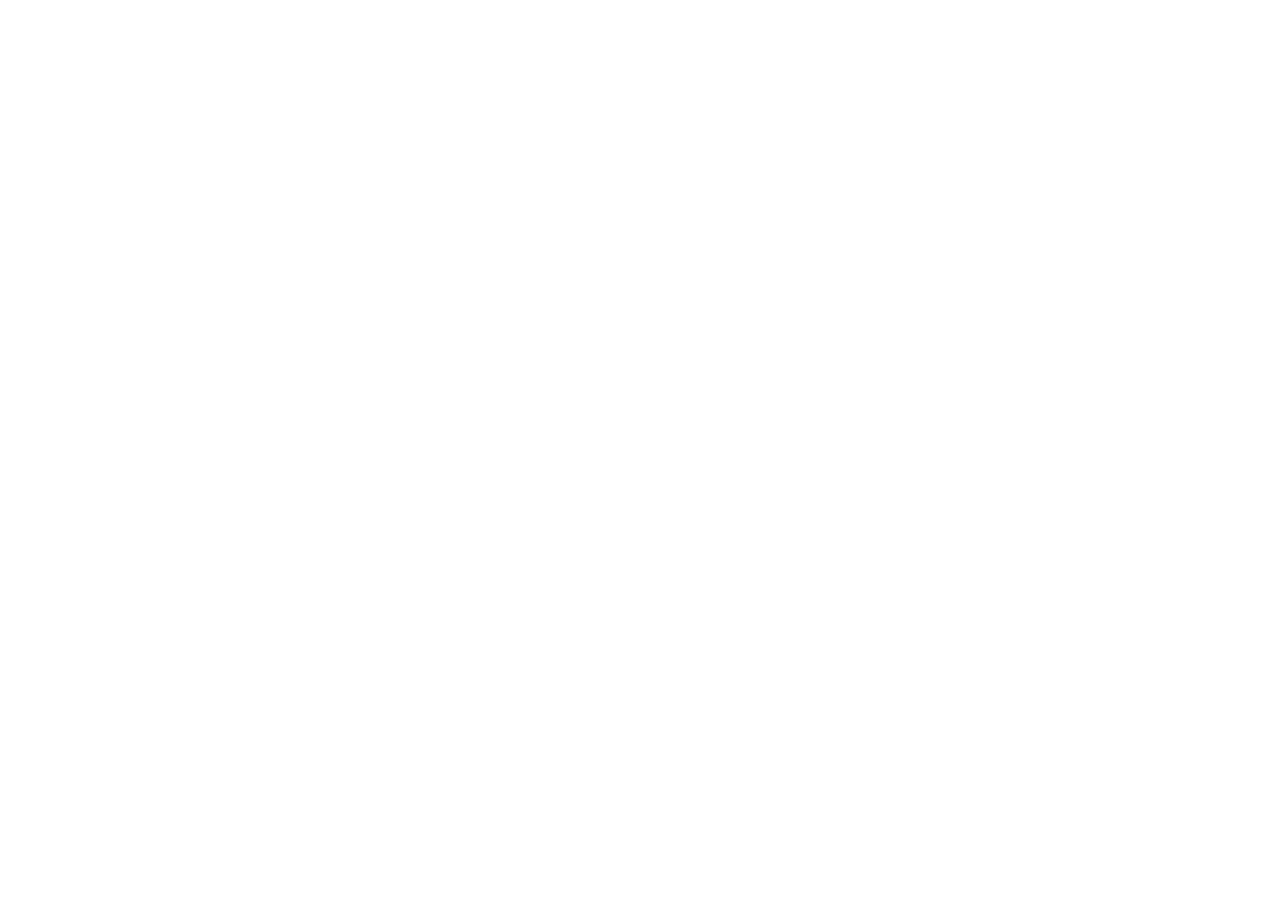
==== index.html @ abbff14e "完成了登录和注册功能的开发" ====
<!DOCTYPE html>
<html lang="en">
<head>
    <meta charset="UTF-8">
    <meta http-equiv="X-UA-Compatible" content="IE=edge">
    <meta name="viewport" content="width=device-width, initial-scale=1.0">
    <title>Document</title>
</head>
<body>
    
</body>
</html>
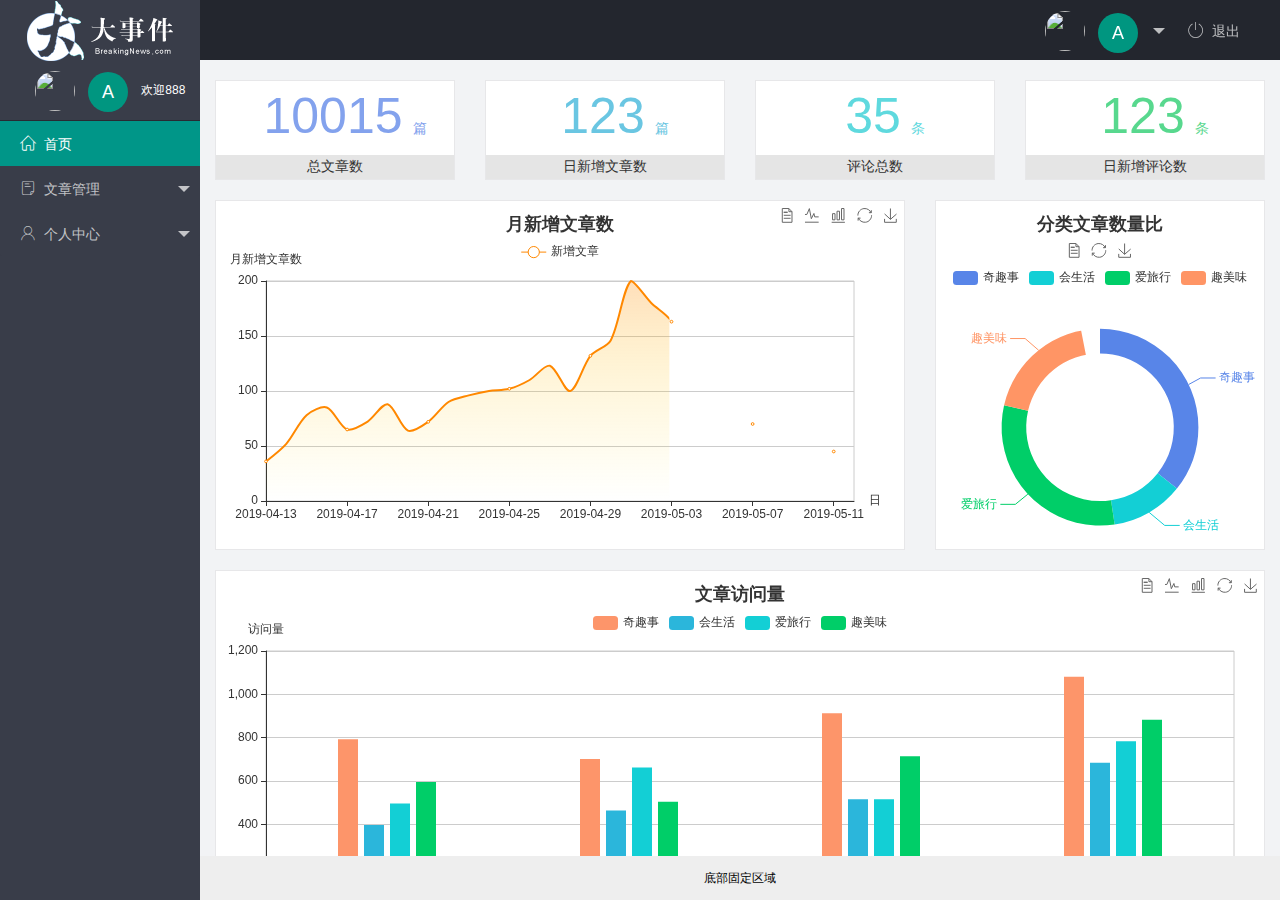
==== commit 12db395e: "完成啦个人中功能的开发" ====
--- a/index.html
+++ b/index.html
@@ -1,12 +1,90 @@
 <!DOCTYPE html>
 <html lang="en">
+
 <head>
     <meta charset="UTF-8">
     <meta http-equiv="X-UA-Compatible" content="IE=edge">
     <meta name="viewport" content="width=device-width, initial-scale=1.0">
     <title>Document</title>
 </head>
+<link rel="stylesheet" href="assets/lib/layui/css/layui.css">
+<link rel="stylesheet" href="./assets/fonts/iconfont.css">
+<link rel="stylesheet" href="assets/css/index.css">
+
 <body>
-    
+    <div class="layui-layout layui-layout-admin">
+        <div class="layui-header">
+            <div class="layui-logo layui-hide-xs layui-bg-black">
+                <img src="./assets/images/logo.png" alt="">
+            </div>
+            <!-- 头部区域（可配合layui 已有的水平导航） -->
+            <ul class="layui-nav layui-layout-right">
+                <li class="layui-nav-item layui-hide layui-show-md-inline-block">
+                    <a href="javascript:;" class="userinfo">
+                        <img src="//tva1.sinaimg.cn/crop.0.0.118.118.180/5db11ff4gw1e77d3nqrv8j203b03cweg.jpg"
+                            class="layui-nav-img">
+                        <span class="text-avatar">A</span>
+                    </a>
+                    <dl class="layui-nav-child">
+                        <dd><a href="/user/user_info.html" target="fm">基本资料</a></dd>
+                        <dd><a href="/user/user_avatar.html" target="fm">更换头像</a></dd>
+                        <dd><a href="/user/user_pwd.html" target="fm">重置密码</a></dd>
+                    </dl>
+                </li>
+                <li class="layui-nav-item" lay-header-event="menuRight" lay-unselect>
+                    <a href="javascript:;"><span class="iconfont icon-tuichu"></span>退出</a>
+                </li>
+            </ul>
+        </div>
+
+        <div class="layui-side layui-bg-black">
+            <div class="layui-side-scroll">
+                <div href="javascript:;" class="userinfo">
+                    <img src="//tva1.sinaimg.cn/crop.0.0.118.118.180/5db11ff4gw1e77d3nqrv8j203b03cweg.jpg"
+                        class="layui-nav-img">
+                        <span class="text-avatar">A</span>
+                        <span id="welcome">欢迎888</span>
+                </div>
+                <!-- 左侧导航区域（可配合layui已有的垂直导航） -->
+                <ul class="layui-nav layui-nav-tree" lay-filter="test" lay-shrink="all">
+                    <li class="layui-nav-item layui-this"><a href="./home/dashboard.html" target="fm">
+                        <span class="iconfont icon-home"></span>首页</a></li>
+                    <li class="layui-nav-item">
+                        <a class="" href="javascript:;">
+                            <span class="iconfont icon-16"></span>文章管理</a>
+                        <dl class="layui-nav-child">
+                            <dd><a href="javascript:;">文章类别</a></dd>
+                            <dd><a href="javascript:;">文章列表</a></dd>
+                            <dd><a href="javascript:;">发布文章</a></dd>
+                        </dl>
+                    </li>
+                    <li class="layui-nav-item">
+                        <a href="javascript:;">
+                            <span class="iconfont icon-user"></span>个人中心</a>
+                        <dl class="layui-nav-child">
+                            <dd><a href="user/user_info.html" target="fm">基本资料</a></dd>
+                            <dd><a href="/user/user_avatar.html">更换头像</a></dd>
+                            <dd><a href="/user/user_pwd.html" target="fm" >重置密码</a></dd>
+                        </dl>
+                    </li>
+                </ul>
+            </div>
+        </div>
+
+        <div class="layui-body">
+            <!-- 内容主体区域 -->
+            <iframe name="fm" src="./home/dashboard.html" frameborder="0"></iframe>
+        </div>
+
+        <div class="layui-footer">
+            <!-- 底部固定区域 -->
+            底部固定区域
+        </div>
+    </div>
+    <script src="./assets/lib/layui/layui.all.js"></script>
+    <script src="./assets/lib/jquery.js"></script>
+    <script src="./assets/js/baseAPI.js"></script>
+    <script src="./assets/js/index.js"></script>
 </body>
+
 </html>--- a/assets/lib/layui/css/layui.css
+++ b/assets/lib/layui/css/layui.css
@@ -0,0 +1,2 @@
+/** layui-v2.5.5 MIT License By https://www.layui.com */
+ .layui-inline,img{display:inline-block;vertical-align:middle}h1,h2,h3,h4,h5,h6{font-weight:400}.layui-edge,.layui-header,.layui-inline,.layui-main{position:relative}.layui-body,.layui-edge,.layui-elip{overflow:hidden}.layui-btn,.layui-edge,.layui-inline,img{vertical-align:middle}.layui-btn,.layui-disabled,.layui-icon,.layui-unselect{-moz-user-select:none;-webkit-user-select:none;-ms-user-select:none}.layui-elip,.layui-form-checkbox span,.layui-form-pane .layui-form-label{text-overflow:ellipsis;white-space:nowrap}.layui-breadcrumb,.layui-tree-btnGroup{visibility:hidden}blockquote,body,button,dd,div,dl,dt,form,h1,h2,h3,h4,h5,h6,input,li,ol,p,pre,td,textarea,th,ul{margin:0;padding:0;-webkit-tap-highlight-color:rgba(0,0,0,0)}a:active,a:hover{outline:0}img{border:none}li{list-style:none}table{border-collapse:collapse;border-spacing:0}h4,h5,h6{font-size:100%}button,input,optgroup,option,select,textarea{font-family:inherit;font-size:inherit;font-style:inherit;font-weight:inherit;outline:0}pre{white-space:pre-wrap;white-space:-moz-pre-wrap;white-space:-pre-wrap;white-space:-o-pre-wrap;word-wrap:break-word}body{line-height:24px;font:14px Helvetica Neue,Helvetica,PingFang SC,Tahoma,Arial,sans-serif}hr{height:1px;margin:10px 0;border:0;clear:both}a{color:#333;text-decoration:none}a:hover{color:#777}a cite{font-style:normal;*cursor:pointer}.layui-border-box,.layui-border-box *{box-sizing:border-box}.layui-box,.layui-box *{box-sizing:content-box}.layui-clear{clear:both;*zoom:1}.layui-clear:after{content:'\20';clear:both;*zoom:1;display:block;height:0}.layui-inline{*display:inline;*zoom:1}.layui-edge{display:inline-block;width:0;height:0;border-width:6px;border-style:dashed;border-color:transparent}.layui-edge-top{top:-4px;border-bottom-color:#999;border-bottom-style:solid}.layui-edge-right{border-left-color:#999;border-left-style:solid}.layui-edge-bottom{top:2px;border-top-color:#999;border-top-style:solid}.layui-edge-left{border-right-color:#999;border-right-style:solid}.layui-disabled,.layui-disabled:hover{color:#d2d2d2!important;cursor:not-allowed!important}.layui-circle{border-radius:100%}.layui-show{display:block!important}.layui-hide{display:none!important}@font-face{font-family:layui-icon;src:url(../font/iconfont.eot?v=250);src:url(../font/iconfont.eot?v=250#iefix) format('embedded-opentype'),url(../font/iconfont.woff2?v=250) format('woff2'),url(../font/iconfont.woff?v=250) format('woff'),url(../font/iconfont.ttf?v=250) format('truetype'),url(../font/iconfont.svg?v=250#layui-icon) format('svg')}.layui-icon{font-family:layui-icon!important;font-size:16px;font-style:normal;-webkit-font-smoothing:antialiased;-moz-osx-font-smoothing:grayscale}.layui-icon-reply-fill:before{content:"\e611"}.layui-icon-set-fill:before{content:"\e614"}.layui-icon-menu-fill:before{content:"\e60f"}.layui-icon-search:before{content:"\e615"}.layui-icon-share:before{content:"\e641"}.layui-icon-set-sm:before{content:"\e620"}.layui-icon-engine:before{content:"\e628"}.layui-icon-close:before{content:"\1006"}.layui-icon-close-fill:before{content:"\1007"}.layui-icon-chart-screen:before{content:"\e629"}.layui-icon-star:before{content:"\e600"}.layui-icon-circle-dot:before{content:"\e617"}.layui-icon-chat:before{content:"\e606"}.layui-icon-release:before{content:"\e609"}.layui-icon-list:before{content:"\e60a"}.layui-icon-chart:before{content:"\e62c"}.layui-icon-ok-circle:before{content:"\1005"}.layui-icon-layim-theme:before{content:"\e61b"}.layui-icon-table:before{content:"\e62d"}.layui-icon-right:before{content:"\e602"}.layui-icon-left:before{content:"\e603"}.layui-icon-cart-simple:before{content:"\e698"}.layui-icon-face-cry:before{content:"\e69c"}.layui-icon-face-smile:before{content:"\e6af"}.layui-icon-survey:before{content:"\e6b2"}.layui-icon-tree:before{content:"\e62e"}.layui-icon-upload-circle:before{content:"\e62f"}.layui-icon-add-circle:before{content:"\e61f"}.layui-icon-download-circle:before{content:"\e601"}.layui-icon-templeate-1:before{content:"\e630"}.layui-icon-util:before{content:"\e631"}.layui-icon-face-surprised:before{content:"\e664"}.layui-icon-edit:before{content:"\e642"}.layui-icon-speaker:before{content:"\e645"}.layui-icon-down:before{content:"\e61a"}.layui-icon-file:before{content:"\e621"}.layui-icon-layouts:before{content:"\e632"}.layui-icon-rate-half:before{content:"\e6c9"}.layui-icon-add-circle-fine:before{content:"\e608"}.layui-icon-prev-circle:before{content:"\e633"}.layui-icon-read:before{content:"\e705"}.layui-icon-404:before{content:"\e61c"}.layui-icon-carousel:before{content:"\e634"}.layui-icon-help:before{content:"\e607"}.layui-icon-code-circle:before{content:"\e635"}.layui-icon-water:before{content:"\e636"}.layui-icon-username:before{content:"\e66f"}.layui-icon-find-fill:before{content:"\e670"}.layui-icon-about:before{content:"\e60b"}.layui-icon-location:before{content:"\e715"}.layui-icon-up:before{content:"\e619"}.layui-icon-pause:before{content:"\e651"}.layui-icon-date:before{content:"\e637"}.layui-icon-layim-uploadfile:before{content:"\e61d"}.layui-icon-delete:before{content:"\e640"}.layui-icon-play:before{content:"\e652"}.layui-icon-top:before{content:"\e604"}.layui-icon-friends:before{content:"\e612"}.layui-icon-refresh-3:before{content:"\e9aa"}.layui-icon-ok:before{content:"\e605"}.layui-icon-layer:before{content:"\e638"}.layui-icon-face-smile-fine:before{content:"\e60c"}.layui-icon-dollar:before{content:"\e659"}.layui-icon-group:before{content:"\e613"}.layui-icon-layim-download:before{content:"\e61e"}.layui-icon-picture-fine:before{content:"\e60d"}.layui-icon-link:before{content:"\e64c"}.layui-icon-diamond:before{content:"\e735"}.layui-icon-log:before{content:"\e60e"}.layui-icon-rate-solid:before{content:"\e67a"}.layui-icon-fonts-del:before{content:"\e64f"}.layui-icon-unlink:before{content:"\e64d"}.layui-icon-fonts-clear:before{content:"\e639"}.layui-icon-triangle-r:before{content:"\e623"}.layui-icon-circle:before{content:"\e63f"}.layui-icon-radio:before{content:"\e643"}.layui-icon-align-center:before{content:"\e647"}.layui-icon-align-right:before{content:"\e648"}.layui-icon-align-left:before{content:"\e649"}.layui-icon-loading-1:before{content:"\e63e"}.layui-icon-return:before{content:"\e65c"}.layui-icon-fonts-strong:before{content:"\e62b"}.layui-icon-upload:before{content:"\e67c"}.layui-icon-dialogue:before{content:"\e63a"}.layui-icon-video:before{content:"\e6ed"}.layui-icon-headset:before{content:"\e6fc"}.layui-icon-cellphone-fine:before{content:"\e63b"}.layui-icon-add-1:before{content:"\e654"}.layui-icon-face-smile-b:before{content:"\e650"}.layui-icon-fonts-html:before{content:"\e64b"}.layui-icon-form:before{content:"\e63c"}.layui-icon-cart:before{content:"\e657"}.layui-icon-camera-fill:before{content:"\e65d"}.layui-icon-tabs:before{content:"\e62a"}.layui-icon-fonts-code:before{content:"\e64e"}.layui-icon-fire:before{content:"\e756"}.layui-icon-set:before{content:"\e716"}.layui-icon-fonts-u:before{content:"\e646"}.layui-icon-triangle-d:before{content:"\e625"}.layui-icon-tips:before{content:"\e702"}.layui-icon-picture:before{content:"\e64a"}.layui-icon-more-vertical:before{content:"\e671"}.layui-icon-flag:before{content:"\e66c"}.layui-icon-loading:before{content:"\e63d"}.layui-icon-fonts-i:before{content:"\e644"}.layui-icon-refresh-1:before{content:"\e666"}.layui-icon-rmb:before{content:"\e65e"}.layui-icon-home:before{content:"\e68e"}.layui-icon-user:before{content:"\e770"}.layui-icon-notice:before{content:"\e667"}.layui-icon-login-weibo:before{content:"\e675"}.layui-icon-voice:before{content:"\e688"}.layui-icon-upload-drag:before{content:"\e681"}.layui-icon-login-qq:before{content:"\e676"}.layui-icon-snowflake:before{content:"\e6b1"}.layui-icon-file-b:before{content:"\e655"}.layui-icon-template:before{content:"\e663"}.layui-icon-auz:before{content:"\e672"}.layui-icon-console:before{content:"\e665"}.layui-icon-app:before{content:"\e653"}.layui-icon-prev:before{content:"\e65a"}.layui-icon-website:before{content:"\e7ae"}.layui-icon-next:before{content:"\e65b"}.layui-icon-component:before{content:"\e857"}.layui-icon-more:before{content:"\e65f"}.layui-icon-login-wechat:before{content:"\e677"}.layui-icon-shrink-right:before{content:"\e668"}.layui-icon-spread-left:before{content:"\e66b"}.layui-icon-camera:before{content:"\e660"}.layui-icon-note:before{content:"\e66e"}.layui-icon-refresh:before{content:"\e669"}.layui-icon-female:before{content:"\e661"}.layui-icon-male:before{content:"\e662"}.layui-icon-password:before{content:"\e673"}.layui-icon-senior:before{content:"\e674"}.layui-icon-theme:before{content:"\e66a"}.layui-icon-tread:before{content:"\e6c5"}.layui-icon-praise:before{content:"\e6c6"}.layui-icon-star-fill:before{content:"\e658"}.layui-icon-rate:before{content:"\e67b"}.layui-icon-template-1:before{content:"\e656"}.layui-icon-vercode:before{content:"\e679"}.layui-icon-cellphone:before{content:"\e678"}.layui-icon-screen-full:before{content:"\e622"}.layui-icon-screen-restore:before{content:"\e758"}.layui-icon-cols:before{content:"\e610"}.layui-icon-export:before{content:"\e67d"}.layui-icon-print:before{content:"\e66d"}.layui-icon-slider:before{content:"\e714"}.layui-icon-addition:before{content:"\e624"}.layui-icon-subtraction:before{content:"\e67e"}.layui-icon-service:before{content:"\e626"}.layui-icon-transfer:before{content:"\e691"}.layui-main{width:1140px;margin:0 auto}.layui-header{z-index:1000;height:60px}.layui-header a:hover{transition:all .5s;-webkit-transition:all .5s}.layui-side{position:fixed;left:0;top:0;bottom:0;z-index:999;width:200px;overflow-x:hidden}.layui-side-scroll{position:relative;width:220px;height:100%;overflow-x:hidden}.layui-body{position:absolute;left:200px;right:0;top:0;bottom:0;z-index:998;width:auto;overflow-y:auto;box-sizing:border-box}.layui-layout-body{overflow:hidden}.layui-layout-admin .layui-header{background-color:#23262E}.layui-layout-admin .layui-side{top:60px;width:200px;overflow-x:hidden}.layui-layout-admin .layui-body{position:fixed;top:60px;bottom:44px}.layui-layout-admin .layui-main{width:auto;margin:0 15px}.layui-layout-admin .layui-footer{position:fixed;left:200px;right:0;bottom:0;height:44px;line-height:44px;padding:0 15px;background-color:#eee}.layui-layout-admin .layui-logo{position:absolute;left:0;top:0;width:200px;height:100%;line-height:60px;text-align:center;color:#009688;font-size:16px}.layui-layout-admin .layui-header .layui-nav{background:0 0}.layui-layout-left{position:absolute!important;left:200px;top:0}.layui-layout-right{position:absolute!important;right:0;top:0}.layui-container{position:relative;margin:0 auto;padding:0 15px;box-sizing:border-box}.layui-fluid{position:relative;margin:0 auto;padding:0 15px}.layui-row:after,.layui-row:before{content:'';display:block;clear:both}.layui-col-lg1,.layui-col-lg10,.layui-col-lg11,.layui-col-lg12,.layui-col-lg2,.layui-col-lg3,.layui-col-lg4,.layui-col-lg5,.layui-col-lg6,.layui-col-lg7,.layui-col-lg8,.layui-col-lg9,.layui-col-md1,.layui-col-md10,.layui-col-md11,.layui-col-md12,.layui-col-md2,.layui-col-md3,.layui-col-md4,.layui-col-md5,.layui-col-md6,.layui-col-md7,.layui-col-md8,.layui-col-md9,.layui-col-sm1,.layui-col-sm10,.layui-col-sm11,.layui-col-sm12,.layui-col-sm2,.layui-col-sm3,.layui-col-sm4,.layui-col-sm5,.layui-col-sm6,.layui-col-sm7,.layui-col-sm8,.layui-col-sm9,.layui-col-xs1,.layui-col-xs10,.layui-col-xs11,.layui-col-xs12,.layui-col-xs2,.layui-col-xs3,.layui-col-xs4,.layui-col-xs5,.layui-col-xs6,.layui-col-xs7,.layui-col-xs8,.layui-col-xs9{position:relative;display:block;box-sizing:border-box}.layui-col-xs1,.layui-col-xs10,.layui-col-xs11,.layui-col-xs12,.layui-col-xs2,.layui-col-xs3,.layui-col-xs4,.layui-col-xs5,.layui-col-xs6,.layui-col-xs7,.layui-col-xs8,.layui-col-xs9{float:left}.layui-col-xs1{width:8.33333333%}.layui-col-xs2{width:16.66666667%}.layui-col-xs3{width:25%}.layui-col-xs4{width:33.33333333%}.layui-col-xs5{width:41.66666667%}.layui-col-xs6{width:50%}.layui-col-xs7{width:58.33333333%}.layui-col-xs8{width:66.66666667%}.layui-col-xs9{width:75%}.layui-col-xs10{width:83.33333333%}.layui-col-xs11{width:91.66666667%}.layui-col-xs12{width:100%}.layui-col-xs-offset1{margin-left:8.33333333%}.layui-col-xs-offset2{margin-left:16.66666667%}.layui-col-xs-offset3{margin-left:25%}.layui-col-xs-offset4{margin-left:33.33333333%}.layui-col-xs-offset5{margin-left:41.66666667%}.layui-col-xs-offset6{margin-left:50%}.layui-col-xs-offset7{margin-left:58.33333333%}.layui-col-xs-offset8{margin-left:66.66666667%}.layui-col-xs-offset9{margin-left:75%}.layui-col-xs-offset10{margin-left:83.33333333%}.layui-col-xs-offset11{margin-left:91.66666667%}.layui-col-xs-offset12{margin-left:100%}@media screen and (max-width:768px){.layui-hide-xs{display:none!important}.layui-show-xs-block{display:block!important}.layui-show-xs-inline{display:inline!important}.layui-show-xs-inline-block{display:inline-block!important}}@media screen and (min-width:768px){.layui-container{width:750px}.layui-hide-sm{display:none!important}.layui-show-sm-block{display:block!important}.layui-show-sm-inline{display:inline!important}.layui-show-sm-inline-block{display:inline-block!important}.layui-col-sm1,.layui-col-sm10,.layui-col-sm11,.layui-col-sm12,.layui-col-sm2,.layui-col-sm3,.layui-col-sm4,.layui-col-sm5,.layui-col-sm6,.layui-col-sm7,.layui-col-sm8,.layui-col-sm9{float:left}.layui-col-sm1{width:8.33333333%}.layui-col-sm2{width:16.66666667%}.layui-col-sm3{width:25%}.layui-col-sm4{width:33.33333333%}.layui-col-sm5{width:41.66666667%}.layui-col-sm6{width:50%}.layui-col-sm7{width:58.33333333%}.layui-col-sm8{width:66.66666667%}.layui-col-sm9{width:75%}.layui-col-sm10{width:83.33333333%}.layui-col-sm11{width:91.66666667%}.layui-col-sm12{width:100%}.layui-col-sm-offset1{margin-left:8.33333333%}.layui-col-sm-offset2{margin-left:16.66666667%}.layui-col-sm-offset3{margin-left:25%}.layui-col-sm-offset4{margin-left:33.33333333%}.layui-col-sm-offset5{margin-left:41.66666667%}.layui-col-sm-offset6{margin-left:50%}.layui-col-sm-offset7{margin-left:58.33333333%}.layui-col-sm-offset8{margin-left:66.66666667%}.layui-col-sm-offset9{margin-left:75%}.layui-col-sm-offset10{margin-left:83.33333333%}.layui-col-sm-offset11{margin-left:91.66666667%}.layui-col-sm-offset12{margin-left:100%}}@media screen and (min-width:992px){.layui-container{width:970px}.layui-hide-md{display:none!important}.layui-show-md-block{display:block!important}.layui-show-md-inline{display:inline!important}.layui-show-md-inline-block{display:inline-block!important}.layui-col-md1,.layui-col-md10,.layui-col-md11,.layui-col-md12,.layui-col-md2,.layui-col-md3,.layui-col-md4,.layui-col-md5,.layui-col-md6,.layui-col-md7,.layui-col-md8,.layui-col-md9{float:left}.layui-col-md1{width:8.33333333%}.layui-col-md2{width:16.66666667%}.layui-col-md3{width:25%}.layui-col-md4{width:33.33333333%}.layui-col-md5{width:41.66666667%}.layui-col-md6{width:50%}.layui-col-md7{width:58.33333333%}.layui-col-md8{width:66.66666667%}.layui-col-md9{width:75%}.layui-col-md10{width:83.33333333%}.layui-col-md11{width:91.66666667%}.layui-col-md12{width:100%}.layui-col-md-offset1{margin-left:8.33333333%}.layui-col-md-offset2{margin-left:16.66666667%}.layui-col-md-offset3{margin-left:25%}.layui-col-md-offset4{margin-left:33.33333333%}.layui-col-md-offset5{margin-left:41.66666667%}.layui-col-md-offset6{margin-left:50%}.layui-col-md-offset7{margin-left:58.33333333%}.layui-col-md-offset8{margin-left:66.66666667%}.layui-col-md-offset9{margin-left:75%}.layui-col-md-offset10{margin-left:83.33333333%}.layui-col-md-offset11{margin-left:91.66666667%}.layui-col-md-offset12{margin-left:100%}}@media screen and (min-width:1200px){.layui-container{width:1170px}.layui-hide-lg{display:none!important}.layui-show-lg-block{display:block!important}.layui-show-lg-inline{display:inline!important}.layui-show-lg-inline-block{display:inline-block!important}.layui-col-lg1,.layui-col-lg10,.layui-col-lg11,.layui-col-lg12,.layui-col-lg2,.layui-col-lg3,.layui-col-lg4,.layui-col-lg5,.layui-col-lg6,.layui-col-lg7,.layui-col-lg8,.layui-col-lg9{float:left}.layui-col-lg1{width:8.33333333%}.layui-col-lg2{width:16.66666667%}.layui-col-lg3{width:25%}.layui-col-lg4{width:33.33333333%}.layui-col-lg5{width:41.66666667%}.layui-col-lg6{width:50%}.layui-col-lg7{width:58.33333333%}.layui-col-lg8{width:66.66666667%}.layui-col-lg9{width:75%}.layui-col-lg10{width:83.33333333%}.layui-col-lg11{width:91.66666667%}.layui-col-lg12{width:100%}.layui-col-lg-offset1{margin-left:8.33333333%}.layui-col-lg-offset2{margin-left:16.66666667%}.layui-col-lg-offset3{margin-left:25%}.layui-col-lg-offset4{margin-left:33.33333333%}.layui-col-lg-offset5{margin-left:41.66666667%}.layui-col-lg-offset6{margin-left:50%}.layui-col-lg-offset7{margin-left:58.33333333%}.layui-col-lg-offset8{margin-left:66.66666667%}.layui-col-lg-offset9{margin-left:75%}.layui-col-lg-offset10{margin-left:83.33333333%}.layui-col-lg-offset11{margin-left:91.66666667%}.layui-col-lg-offset12{margin-left:100%}}.layui-col-space1{margin:-.5px}.layui-col-space1>*{padding:.5px}.layui-col-space3{margin:-1.5px}.layui-col-space3>*{padding:1.5px}.layui-col-space5{margin:-2.5px}.layui-col-space5>*{padding:2.5px}.layui-col-space8{margin:-3.5px}.layui-col-space8>*{padding:3.5px}.layui-col-space10{margin:-5px}.layui-col-space10>*{padding:5px}.layui-col-space12{margin:-6px}.layui-col-space12>*{padding:6px}.layui-col-space15{margin:-7.5px}.layui-col-space15>*{padding:7.5px}.layui-col-space18{margin:-9px}.layui-col-space18>*{padding:9px}.layui-col-space20{margin:-10px}.layui-col-space20>*{padding:10px}.layui-col-space22{margin:-11px}.layui-col-space22>*{padding:11px}.layui-col-space25{margin:-12.5px}.layui-col-space25>*{padding:12.5px}.layui-col-space30{margin:-15px}.layui-col-space30>*{padding:15px}.layui-btn,.layui-input,.layui-select,.layui-textarea,.layui-upload-button{outline:0;-webkit-appearance:none;transition:all .3s;-webkit-transition:all .3s;box-sizing:border-box}.layui-elem-quote{margin-bottom:10px;padding:15px;line-height:22px;border-left:5px solid #009688;border-radius:0 2px 2px 0;background-color:#f2f2f2}.layui-quote-nm{border-style:solid;border-width:1px 1px 1px 5px;background:0 0}.layui-elem-field{margin-bottom:10px;padding:0;border-width:1px;border-style:solid}.layui-elem-field legend{margin-left:20px;padding:0 10px;font-size:20px;font-weight:300}.layui-field-title{margin:10px 0 20px;border-width:1px 0 0}.layui-field-box{padding:10px 15px}.layui-field-title .layui-field-box{padding:10px 0}.layui-progress{position:relative;height:6px;border-radius:20px;background-color:#e2e2e2}.layui-progress-bar{position:absolute;left:0;top:0;width:0;max-width:100%;height:6px;border-radius:20px;text-align:right;background-color:#5FB878;transition:all .3s;-webkit-transition:all .3s}.layui-progress-big,.layui-progress-big .layui-progress-bar{height:18px;line-height:18px}.layui-progress-text{position:relative;top:-20px;line-height:18px;font-size:12px;color:#666}.layui-progress-big .layui-progress-text{position:static;padding:0 10px;color:#fff}.layui-collapse{border-width:1px;border-style:solid;border-radius:2px}.layui-colla-content,.layui-colla-item{border-top-width:1px;border-top-style:solid}.layui-colla-item:first-child{border-top:none}.layui-colla-title{position:relative;height:42px;line-height:42px;padding:0 15px 0 35px;color:#333;background-color:#f2f2f2;cursor:pointer;font-size:14px;overflow:hidden}.layui-colla-content{display:none;padding:10px 15px;line-height:22px;color:#666}.layui-colla-icon{position:absolute;left:15px;top:0;font-size:14px}.layui-card{margin-bottom:15px;border-radius:2px;background-color:#fff;box-shadow:0 1px 2px 0 rgba(0,0,0,.05)}.layui-card:last-child{margin-bottom:0}.layui-card-header{position:relative;height:42px;line-height:42px;padding:0 15px;border-bottom:1px solid #f6f6f6;color:#333;border-radius:2px 2px 0 0;font-size:14px}.layui-bg-black,.layui-bg-blue,.layui-bg-cyan,.layui-bg-green,.layui-bg-orange,.layui-bg-red{color:#fff!important}.layui-card-body{position:relative;padding:10px 15px;line-height:24px}.layui-card-body[pad15]{padding:15px}.layui-card-body[pad20]{padding:20px}.layui-card-body .layui-table{margin:5px 0}.layui-card .layui-tab{margin:0}.layui-panel-window{position:relative;padding:15px;border-radius:0;border-top:5px solid #E6E6E6;background-color:#fff}.layui-auxiliar-moving{position:fixed;left:0;right:0;top:0;bottom:0;width:100%;height:100%;background:0 0;z-index:9999999999}.layui-form-label,.layui-form-mid,.layui-form-select,.layui-input-block,.layui-input-inline,.layui-textarea{position:relative}.layui-bg-red{background-color:#FF5722!important}.layui-bg-orange{background-color:#FFB800!important}.layui-bg-green{background-color:#009688!important}.layui-bg-cyan{background-color:#2F4056!important}.layui-bg-blue{background-color:#1E9FFF!important}.layui-bg-black{background-color:#393D49!important}.layui-bg-gray{background-color:#eee!important;color:#666!important}.layui-badge-rim,.layui-colla-content,.layui-colla-item,.layui-collapse,.layui-elem-field,.layui-form-pane .layui-form-item[pane],.layui-form-pane .layui-form-label,.layui-input,.layui-layedit,.layui-layedit-tool,.layui-quote-nm,.layui-select,.layui-tab-bar,.layui-tab-card,.layui-tab-title,.layui-tab-title .layui-this:after,.layui-textarea{border-color:#e6e6e6}.layui-timeline-item:before,hr{background-color:#e6e6e6}.layui-text{line-height:22px;font-size:14px;color:#666}.layui-text h1,.layui-text h2,.layui-text h3{font-weight:500;color:#333}.layui-text h1{font-size:30px}.layui-text h2{font-size:24px}.layui-text h3{font-size:18px}.layui-text a:not(.layui-btn){color:#01AAED}.layui-text a:not(.layui-btn):hover{text-decoration:underline}.layui-text ul{padding:5px 0 5px 15px}.layui-text ul li{margin-top:5px;list-style-type:disc}.layui-text em,.layui-word-aux{color:#999!important;padding:0 5px!important}.layui-btn{display:inline-block;height:38px;line-height:38px;padding:0 18px;background-color:#009688;color:#fff;white-space:nowrap;text-align:center;font-size:14px;border:none;border-radius:2px;cursor:pointer}.layui-btn:hover{opacity:.8;filter:alpha(opacity=80);color:#fff}.layui-btn:active{opacity:1;filter:alpha(opacity=100)}.layui-btn+.layui-btn{margin-left:10px}.layui-btn-container{font-size:0}.layui-btn-container .layui-btn{margin-right:10px;margin-bottom:10px}.layui-btn-container .layui-btn+.layui-btn{margin-left:0}.layui-table .layui-btn-container .layui-btn{margin-bottom:9px}.layui-btn-radius{border-radius:100px}.layui-btn .layui-icon{margin-right:3px;font-size:18px;vertical-align:bottom;vertical-align:middle\9}.layui-btn-primary{border:1px solid #C9C9C9;background-color:#fff;color:#555}.layui-btn-primary:hover{border-color:#009688;color:#333}.layui-btn-normal{background-color:#1E9FFF}.layui-btn-warm{background-color:#FFB800}.layui-btn-danger{background-color:#FF5722}.layui-btn-checked{background-color:#5FB878}.layui-btn-disabled,.layui-btn-disabled:active,.layui-btn-disabled:hover{border:1px solid #e6e6e6;background-color:#FBFBFB;color:#C9C9C9;cursor:not-allowed;opacity:1}.layui-btn-lg{height:44px;line-height:44px;padding:0 25px;font-size:16px}.layui-btn-sm{height:30px;line-height:30px;padding:0 10px;font-size:12px}.layui-btn-sm i{font-size:16px!important}.layui-btn-xs{height:22px;line-height:22px;padding:0 5px;font-size:12px}.layui-btn-xs i{font-size:14px!important}.layui-btn-group{display:inline-block;vertical-align:middle;font-size:0}.layui-btn-group .layui-btn{margin-left:0!important;margin-right:0!important;border-left:1px solid rgba(255,255,255,.5);border-radius:0}.layui-btn-group .layui-btn-primary{border-left:none}.layui-btn-group .layui-btn-primary:hover{border-color:#C9C9C9;color:#009688}.layui-btn-group .layui-btn:first-child{border-left:none;border-radius:2px 0 0 2px}.layui-btn-group .layui-btn-primary:first-child{border-left:1px solid #c9c9c9}.layui-btn-group .layui-btn:last-child{border-radius:0 2px 2px 0}.layui-btn-group .layui-btn+.layui-btn{margin-left:0}.layui-btn-group+.layui-btn-group{margin-left:10px}.layui-btn-fluid{width:100%}.layui-input,.layui-select,.layui-textarea{height:38px;line-height:1.3;line-height:38px\9;border-width:1px;border-style:solid;background-color:#fff;border-radius:2px}.layui-input::-webkit-input-placeholder,.layui-select::-webkit-input-placeholder,.layui-textarea::-webkit-input-placeholder{line-height:1.3}.layui-input,.layui-textarea{display:block;width:100%;padding-left:10px}.layui-input:hover,.layui-textarea:hover{border-color:#D2D2D2!important}.layui-input:focus,.layui-textarea:focus{border-color:#C9C9C9!important}.layui-textarea{min-height:100px;height:auto;line-height:20px;padding:6px 10px;resize:vertical}.layui-select{padding:0 10px}.layui-form input[type=checkbox],.layui-form input[type=radio],.layui-form select{display:none}.layui-form [lay-ignore]{display:initial}.layui-form-item{margin-bottom:15px;clear:both;*zoom:1}.layui-form-item:after{content:'\20';clear:both;*zoom:1;display:block;height:0}.layui-form-label{float:left;display:block;padding:9px 15px;width:80px;font-weight:400;line-height:20px;text-align:right}.layui-form-label-col{display:block;float:none;padding:9px 0;line-height:20px;text-align:left}.layui-form-item .layui-inline{margin-bottom:5px;margin-right:10px}.layui-input-block{margin-left:110px;min-height:36px}.layui-input-inline{display:inline-block;vertical-align:middle}.layui-form-item .layui-input-inline{float:left;width:190px;margin-right:10px}.layui-form-text .layui-input-inline{width:auto}.layui-form-mid{float:left;display:block;padding:9px 0!important;line-height:20px;margin-right:10px}.layui-form-danger+.layui-form-select .layui-input,.layui-form-danger:focus{border-color:#FF5722!important}.layui-form-select .layui-input{padding-right:30px;cursor:pointer}.layui-form-select .layui-edge{position:absolute;right:10px;top:50%;margin-top:-3px;cursor:pointer;border-width:6px;border-top-color:#c2c2c2;border-top-style:solid;transition:all .3s;-webkit-transition:all .3s}.layui-form-select dl{display:none;position:absolute;left:0;top:42px;padding:5px 0;z-index:899;min-width:100%;border:1px solid #d2d2d2;max-height:300px;overflow-y:auto;background-color:#fff;border-radius:2px;box-shadow:0 2px 4px rgba(0,0,0,.12);box-sizing:border-box}.layui-form-select dl dd,.layui-form-select dl dt{padding:0 10px;line-height:36px;white-space:nowrap;overflow:hidden;text-overflow:ellipsis}.layui-form-select dl dt{font-size:12px;color:#999}.layui-form-select dl dd{cursor:pointer}.layui-form-select dl dd:hover{background-color:#f2f2f2;-webkit-transition:.5s all;transition:.5s all}.layui-form-select .layui-select-group dd{padding-left:20px}.layui-form-select dl dd.layui-select-tips{padding-left:10px!important;color:#999}.layui-form-select dl dd.layui-this{background-color:#5FB878;color:#fff}.layui-form-checkbox,.layui-form-select dl dd.layui-disabled{background-color:#fff}.layui-form-selected dl{display:block}.layui-form-checkbox,.layui-form-checkbox *,.layui-form-switch{display:inline-block;vertical-align:middle}.layui-form-selected .layui-edge{margin-top:-9px;-webkit-transform:rotate(180deg);transform:rotate(180deg);margin-top:-3px\9}:root .layui-form-selected .layui-edge{margin-top:-9px\0/IE9}.layui-form-selectup dl{top:auto;bottom:42px}.layui-select-none{margin:5px 0;text-align:center;color:#999}.layui-select-disabled .layui-disabled{border-color:#eee!important}.layui-select-disabled .layui-edge{border-top-color:#d2d2d2}.layui-form-checkbox{position:relative;height:30px;line-height:30px;margin-right:10px;padding-right:30px;cursor:pointer;font-size:0;-webkit-transition:.1s linear;transition:.1s linear;box-sizing:border-box}.layui-form-checkbox span{padding:0 10px;height:100%;font-size:14px;border-radius:2px 0 0 2px;background-color:#d2d2d2;color:#fff;overflow:hidden}.layui-form-checkbox:hover span{background-color:#c2c2c2}.layui-form-checkbox i{position:absolute;right:0;top:0;width:30px;height:28px;border:1px solid #d2d2d2;border-left:none;border-radius:0 2px 2px 0;color:#fff;font-size:20px;text-align:center}.layui-form-checkbox:hover i{border-color:#c2c2c2;color:#c2c2c2}.layui-form-checked,.layui-form-checked:hover{border-color:#5FB878}.layui-form-checked span,.layui-form-checked:hover span{background-color:#5FB878}.layui-form-checked i,.layui-form-checked:hover i{color:#5FB878}.layui-form-item .layui-form-checkbox{margin-top:4px}.layui-form-checkbox[lay-skin=primary]{height:auto!important;line-height:normal!important;min-width:18px;min-height:18px;border:none!important;margin-right:0;padding-left:28px;padding-right:0;background:0 0}.layui-form-checkbox[lay-skin=primary] span{padding-left:0;padding-right:15px;line-height:18px;background:0 0;color:#666}.layui-form-checkbox[lay-skin=primary] i{right:auto;left:0;width:16px;height:16px;line-height:16px;border:1px solid #d2d2d2;font-size:12px;border-radius:2px;background-color:#fff;-webkit-transition:.1s linear;transition:.1s linear}.layui-form-checkbox[lay-skin=primary]:hover i{border-color:#5FB878;color:#fff}.layui-form-checked[lay-skin=primary] i{border-color:#5FB878!important;background-color:#5FB878;color:#fff}.layui-checkbox-disbaled[lay-skin=primary] span{background:0 0!important;color:#c2c2c2}.layui-checkbox-disbaled[lay-skin=primary]:hover i{border-color:#d2d2d2}.layui-form-item .layui-form-checkbox[lay-skin=primary]{margin-top:10px}.layui-form-switch{position:relative;height:22px;line-height:22px;min-width:35px;padding:0 5px;margin-top:8px;border:1px solid #d2d2d2;border-radius:20px;cursor:pointer;background-color:#fff;-webkit-transition:.1s linear;transition:.1s linear}.layui-form-switch i{position:absolute;left:5px;top:3px;width:16px;height:16px;border-radius:20px;background-color:#d2d2d2;-webkit-transition:.1s linear;transition:.1s linear}.layui-form-switch em{position:relative;top:0;width:25px;margin-left:21px;padding:0!important;text-align:center!important;color:#999!important;font-style:normal!important;font-size:12px}.layui-form-onswitch{border-color:#5FB878;background-color:#5FB878}.layui-checkbox-disbaled,.layui-checkbox-disbaled i{border-color:#e2e2e2!important}.layui-form-onswitch i{left:100%;margin-left:-21px;background-color:#fff}.layui-form-onswitch em{margin-left:5px;margin-right:21px;color:#fff!important}.layui-checkbox-disbaled span{background-color:#e2e2e2!important}.layui-checkbox-disbaled:hover i{color:#fff!important}[lay-radio]{display:none}.layui-form-radio,.layui-form-radio *{display:inline-block;vertical-align:middle}.layui-form-radio{line-height:28px;margin:6px 10px 0 0;padding-right:10px;cursor:pointer;font-size:0}.layui-form-radio *{font-size:14px}.layui-form-radio>i{margin-right:8px;font-size:22px;color:#c2c2c2}.layui-form-radio>i:hover,.layui-form-radioed>i{color:#5FB878}.layui-radio-disbaled>i{color:#e2e2e2!important}.layui-form-pane .layui-form-label{width:110px;padding:8px 15px;height:38px;line-height:20px;border-width:1px;border-style:solid;border-radius:2px 0 0 2px;text-align:center;background-color:#FBFBFB;overflow:hidden;box-sizing:border-box}.layui-form-pane .layui-input-inline{margin-left:-1px}.layui-form-pane .layui-input-block{margin-left:110px;left:-1px}.layui-form-pane .layui-input{border-radius:0 2px 2px 0}.layui-form-pane .layui-form-text .layui-form-label{float:none;width:100%;border-radius:2px;box-sizing:border-box;text-align:left}.layui-form-pane .layui-form-text .layui-input-inline{display:block;margin:0;top:-1px;clear:both}.layui-form-pane .layui-form-text .layui-input-block{margin:0;left:0;top:-1px}.layui-form-pane .layui-form-text .layui-textarea{min-height:100px;border-radius:0 0 2px 2px}.layui-form-pane .layui-form-checkbox{margin:4px 0 4px 10px}.layui-form-pane .layui-form-radio,.layui-form-pane .layui-form-switch{margin-top:6px;margin-left:10px}.layui-form-pane .layui-form-item[pane]{position:relative;border-width:1px;border-style:solid}.layui-form-pane .layui-form-item[pane] .layui-form-label{position:absolute;left:0;top:0;height:100%;border-width:0 1px 0 0}.layui-form-pane .layui-form-item[pane] .layui-input-inline{margin-left:110px}@media screen and (max-width:450px){.layui-form-item .layui-form-label{text-overflow:ellipsis;overflow:hidden;white-space:nowrap}.layui-form-item .layui-inline{display:block;margin-right:0;margin-bottom:20px;clear:both}.layui-form-item .layui-inline:after{content:'\20';clear:both;display:block;height:0}.layui-form-item .layui-input-inline{display:block;float:none;left:-3px;width:auto;margin:0 0 10px 112px}.layui-form-item .layui-input-inline+.layui-form-mid{margin-left:110px;top:-5px;padding:0}.layui-form-item .layui-form-checkbox{margin-right:5px;margin-bottom:5px}}.layui-layedit{border-width:1px;border-style:solid;border-radius:2px}.layui-layedit-tool{padding:3px 5px;border-bottom-width:1px;border-bottom-style:solid;font-size:0}.layedit-tool-fixed{position:fixed;top:0;border-top:1px solid #e2e2e2}.layui-layedit-tool .layedit-tool-mid,.layui-layedit-tool .layui-icon{display:inline-block;vertical-align:middle;text-align:center;font-size:14px}.layui-layedit-tool .layui-icon{position:relative;width:32px;height:30px;line-height:30px;margin:3px 5px;color:#777;cursor:pointer;border-radius:2px}.layui-layedit-tool .layui-icon:hover{color:#393D49}.layui-layedit-tool .layui-icon:active{color:#000}.layui-layedit-tool .layedit-tool-active{background-color:#e2e2e2;color:#000}.layui-layedit-tool .layui-disabled,.layui-layedit-tool .layui-disabled:hover{color:#d2d2d2;cursor:not-allowed}.layui-layedit-tool .layedit-tool-mid{width:1px;height:18px;margin:0 10px;background-color:#d2d2d2}.layedit-tool-html{width:50px!important;font-size:30px!important}.layedit-tool-b,.layedit-tool-code,.layedit-tool-help{font-size:16px!important}.layedit-tool-d,.layedit-tool-face,.layedit-tool-image,.layedit-tool-unlink{font-size:18px!important}.layedit-tool-image input{position:absolute;font-size:0;left:0;top:0;width:100%;height:100%;opacity:.01;filter:Alpha(opacity=1);cursor:pointer}.layui-layedit-iframe iframe{display:block;width:100%}#LAY_layedit_code{overflow:hidden}.layui-laypage{display:inline-block;*display:inline;*zoom:1;vertical-align:middle;margin:10px 0;font-size:0}.layui-laypage>a:first-child,.layui-laypage>a:first-child em{border-radius:2px 0 0 2px}.layui-laypage>a:last-child,.layui-laypage>a:last-child em{border-radius:0 2px 2px 0}.layui-laypage>:first-child{margin-left:0!important}.layui-laypage>:last-child{margin-right:0!important}.layui-laypage a,.layui-laypage button,.layui-laypage input,.layui-laypage select,.layui-laypage span{border:1px solid #e2e2e2}.layui-laypage a,.layui-laypage span{display:inline-block;*display:inline;*zoom:1;vertical-align:middle;padding:0 15px;height:28px;line-height:28px;margin:0 -1px 5px 0;background-color:#fff;color:#333;font-size:12px}.layui-flow-more a *,.layui-laypage input,.layui-table-view select[lay-ignore]{display:inline-block}.layui-laypage a:hover{color:#009688}.layui-laypage em{font-style:normal}.layui-laypage .layui-laypage-spr{color:#999;font-weight:700}.layui-laypage a{text-decoration:none}.layui-laypage .layui-laypage-curr{position:relative}.layui-laypage .layui-laypage-curr em{position:relative;color:#fff}.layui-laypage .layui-laypage-curr .layui-laypage-em{position:absolute;left:-1px;top:-1px;padding:1px;width:100%;height:100%;background-color:#009688}.layui-laypage-em{border-radius:2px}.layui-laypage-next em,.layui-laypage-prev em{font-family:Sim sun;font-size:16px}.layui-laypage .layui-laypage-count,.layui-laypage .layui-laypage-limits,.layui-laypage .layui-laypage-refresh,.layui-laypage .layui-laypage-skip{margin-left:10px;margin-right:10px;padding:0;border:none}.layui-laypage .layui-laypage-limits,.layui-laypage .layui-laypage-refresh{vertical-align:top}.layui-laypage .layui-laypage-refresh i{font-size:18px;cursor:pointer}.layui-laypage select{height:22px;padding:3px;border-radius:2px;cursor:pointer}.layui-laypage .layui-laypage-skip{height:30px;line-height:30px;color:#999}.layui-laypage button,.layui-laypage input{height:30px;line-height:30px;border-radius:2px;vertical-align:top;background-color:#fff;box-sizing:border-box}.layui-laypage input{width:40px;margin:0 10px;padding:0 3px;text-align:center}.layui-laypage input:focus,.layui-laypage select:focus{border-color:#009688!important}.layui-laypage button{margin-left:10px;padding:0 10px;cursor:pointer}.layui-table,.layui-table-view{margin:10px 0}.layui-flow-more{margin:10px 0;text-align:center;color:#999;font-size:14px}.layui-flow-more a{height:32px;line-height:32px}.layui-flow-more a *{vertical-align:top}.layui-flow-more a cite{padding:0 20px;border-radius:3px;background-color:#eee;color:#333;font-style:normal}.layui-flow-more a cite:hover{opacity:.8}.layui-flow-more a i{font-size:30px;color:#737383}.layui-table{width:100%;background-color:#fff;color:#666}.layui-table tr{transition:all .3s;-webkit-transition:all .3s}.layui-table th{text-align:left;font-weight:400}.layui-table tbody tr:hover,.layui-table thead tr,.layui-table-click,.layui-table-header,.layui-table-hover,.layui-table-mend,.layui-table-patch,.layui-table-tool,.layui-table-total,.layui-table-total tr,.layui-table[lay-even] tr:nth-child(even){background-color:#f2f2f2}.layui-table td,.layui-table th,.layui-table-col-set,.layui-table-fixed-r,.layui-table-grid-down,.layui-table-header,.layui-table-page,.layui-table-tips-main,.layui-table-tool,.layui-table-total,.layui-table-view,.layui-table[lay-skin=line],.layui-table[lay-skin=row]{border-width:1px;border-style:solid;border-color:#e6e6e6}.layui-table td,.layui-table th{position:relative;padding:9px 15px;min-height:20px;line-height:20px;font-size:14px}.layui-table[lay-skin=line] td,.layui-table[lay-skin=line] th{border-width:0 0 1px}.layui-table[lay-skin=row] td,.layui-table[lay-skin=row] th{border-width:0 1px 0 0}.layui-table[lay-skin=nob] td,.layui-table[lay-skin=nob] th{border:none}.layui-table img{max-width:100px}.layui-table[lay-size=lg] td,.layui-table[lay-size=lg] th{padding:15px 30px}.layui-table-view .layui-table[lay-size=lg] .layui-table-cell{height:40px;line-height:40px}.layui-table[lay-size=sm] td,.layui-table[lay-size=sm] th{font-size:12px;padding:5px 10px}.layui-table-view .layui-table[lay-size=sm] .layui-table-cell{height:20px;line-height:20px}.layui-table[lay-data]{display:none}.layui-table-box{position:relative;overflow:hidden}.layui-table-view .layui-table{position:relative;width:auto;margin:0}.layui-table-view .layui-table[lay-skin=line]{border-width:0 1px 0 0}.layui-table-view .layui-table[lay-skin=row]{border-width:0 0 1px}.layui-table-view .layui-table td,.layui-table-view .layui-table th{padding:5px 0;border-top:none;border-left:none}.layui-table-view .layui-table th.layui-unselect .layui-table-cell span{cursor:pointer}.layui-table-view .layui-table td{cursor:default}.layui-table-view .layui-table td[data-edit=text]{cursor:text}.layui-table-view .layui-form-checkbox[lay-skin=primary] i{width:18px;height:18px}.layui-table-view .layui-form-radio{line-height:0;padding:0}.layui-table-view .layui-form-radio>i{margin:0;font-size:20px}.layui-table-init{position:absolute;left:0;top:0;width:100%;height:100%;text-align:center;z-index:110}.layui-table-init .layui-icon{position:absolute;left:50%;top:50%;margin:-15px 0 0 -15px;font-size:30px;color:#c2c2c2}.layui-table-header{border-width:0 0 1px;overflow:hidden}.layui-table-header .layui-table{margin-bottom:-1px}.layui-table-tool .layui-inline[lay-event]{position:relative;width:26px;height:26px;padding:5px;line-height:16px;margin-right:10px;text-align:center;color:#333;border:1px solid #ccc;cursor:pointer;-webkit-transition:.5s all;transition:.5s all}.layui-table-tool .layui-inline[lay-event]:hover{border:1px solid #999}.layui-table-tool-temp{padding-right:120px}.layui-table-tool-self{position:absolute;right:17px;top:10px}.layui-table-tool .layui-table-tool-self .layui-inline[lay-event]{margin:0 0 0 10px}.layui-table-tool-panel{position:absolute;top:29px;left:-1px;padding:5px 0;min-width:150px;min-height:40px;border:1px solid #d2d2d2;text-align:left;overflow-y:auto;background-color:#fff;box-shadow:0 2px 4px rgba(0,0,0,.12)}.layui-table-cell,.layui-table-tool-panel li{overflow:hidden;text-overflow:ellipsis;white-space:nowrap}.layui-table-tool-panel li{padding:0 10px;line-height:30px;-webkit-transition:.5s all;transition:.5s all}.layui-table-tool-panel li .layui-form-checkbox[lay-skin=primary]{width:100%;padding-left:28px}.layui-table-tool-panel li:hover{background-color:#f2f2f2}.layui-table-tool-panel li .layui-form-checkbox[lay-skin=primary] i{position:absolute;left:0;top:0}.layui-table-tool-panel li .layui-form-checkbox[lay-skin=primary] span{padding:0}.layui-table-tool .layui-table-tool-self .layui-table-tool-panel{left:auto;right:-1px}.layui-table-col-set{position:absolute;right:0;top:0;width:20px;height:100%;border-width:0 0 0 1px;background-color:#fff}.layui-table-sort{width:10px;height:20px;margin-left:5px;cursor:pointer!important}.layui-table-sort .layui-edge{position:absolute;left:5px;border-width:5px}.layui-table-sort .layui-table-sort-asc{top:3px;border-top:none;border-bottom-style:solid;border-bottom-color:#b2b2b2}.layui-table-sort .layui-table-sort-asc:hover{border-bottom-color:#666}.layui-table-sort .layui-table-sort-desc{bottom:5px;border-bottom:none;border-top-style:solid;border-top-color:#b2b2b2}.layui-table-sort .layui-table-sort-desc:hover{border-top-color:#666}.layui-table-sort[lay-sort=asc] .layui-table-sort-asc{border-bottom-color:#000}.layui-table-sort[lay-sort=desc] .layui-table-sort-desc{border-top-color:#000}.layui-table-cell{height:28px;line-height:28px;padding:0 15px;position:relative;box-sizing:border-box}.layui-table-cell .layui-form-checkbox[lay-skin=primary]{top:-1px;padding:0}.layui-table-cell .layui-table-link{color:#01AAED}.laytable-cell-checkbox,.laytable-cell-numbers,.laytable-cell-radio,.laytable-cell-space{padding:0;text-align:center}.layui-table-body{position:relative;overflow:auto;margin-right:-1px;margin-bottom:-1px}.layui-table-body .layui-none{line-height:26px;padding:15px;text-align:center;color:#999}.layui-table-fixed{position:absolute;left:0;top:0;z-index:101}.layui-table-fixed .layui-table-body{overflow:hidden}.layui-table-fixed-l{box-shadow:0 -1px 8px rgba(0,0,0,.08)}.layui-table-fixed-r{left:auto;right:-1px;border-width:0 0 0 1px;box-shadow:-1px 0 8px rgba(0,0,0,.08)}.layui-table-fixed-r .layui-table-header{position:relative;overflow:visible}.layui-table-mend{position:absolute;right:-49px;top:0;height:100%;width:50px}.layui-table-tool{position:relative;z-index:890;width:100%;min-height:50px;line-height:30px;padding:10px 15px;border-width:0 0 1px}.layui-table-tool .layui-btn-container{margin-bottom:-10px}.layui-table-page,.layui-table-total{border-width:1px 0 0;margin-bottom:-1px;overflow:hidden}.layui-table-page{position:relative;width:100%;padding:7px 7px 0;height:41px;font-size:12px;white-space:nowrap}.layui-table-page>div{height:26px}.layui-table-page .layui-laypage{margin:0}.layui-table-page .layui-laypage a,.layui-table-page .layui-laypage span{height:26px;line-height:26px;margin-bottom:10px;border:none;background:0 0}.layui-table-page .layui-laypage a,.layui-table-page .layui-laypage span.layui-laypage-curr{padding:0 12px}.layui-table-page .layui-laypage span{margin-left:0;padding:0}.layui-table-page .layui-laypage .layui-laypage-prev{margin-left:-7px!important}.layui-table-page .layui-laypage .layui-laypage-curr .layui-laypage-em{left:0;top:0;padding:0}.layui-table-page .layui-laypage button,.layui-table-page .layui-laypage input{height:26px;line-height:26px}.layui-table-page .layui-laypage input{width:40px}.layui-table-page .layui-laypage button{padding:0 10px}.layui-table-page select{height:18px}.layui-table-patch .layui-table-cell{padding:0;width:30px}.layui-table-edit{position:absolute;left:0;top:0;width:100%;height:100%;padding:0 14px 1px;border-radius:0;box-shadow:1px 1px 20px rgba(0,0,0,.15)}.layui-table-edit:focus{border-color:#5FB878!important}select.layui-table-edit{padding:0 0 0 10px;border-color:#C9C9C9}.layui-table-view .layui-form-checkbox,.layui-table-view .layui-form-radio,.layui-table-view .layui-form-switch{top:0;margin:0;box-sizing:content-box}.layui-table-view .layui-form-checkbox{top:-1px;height:26px;line-height:26px}.layui-table-view .layui-form-checkbox i{height:26px}.layui-table-grid .layui-table-cell{overflow:visible}.layui-table-grid-down{position:absolute;top:0;right:0;width:26px;height:100%;padding:5px 0;border-width:0 0 0 1px;text-align:center;background-color:#fff;color:#999;cursor:pointer}.layui-table-grid-down .layui-icon{position:absolute;top:50%;left:50%;margin:-8px 0 0 -8px}.layui-table-grid-down:hover{background-color:#fbfbfb}body .layui-table-tips .layui-layer-content{background:0 0;padding:0;box-shadow:0 1px 6px rgba(0,0,0,.12)}.layui-table-tips-main{margin:-44px 0 0 -1px;max-height:150px;padding:8px 15px;font-size:14px;overflow-y:scroll;background-color:#fff;color:#666}.layui-table-tips-c{position:absolute;right:-3px;top:-13px;width:20px;height:20px;padding:3px;cursor:pointer;background-color:#666;border-radius:50%;color:#fff}.layui-table-tips-c:hover{background-color:#777}.layui-table-tips-c:before{position:relative;right:-2px}.layui-upload-file{display:none!important;opacity:.01;filter:Alpha(opacity=1)}.layui-upload-drag,.layui-upload-form,.layui-upload-wrap{display:inline-block}.layui-upload-list{margin:10px 0}.layui-upload-choose{padding:0 10px;color:#999}.layui-upload-drag{position:relative;padding:30px;border:1px dashed #e2e2e2;background-color:#fff;text-align:center;cursor:pointer;color:#999}.layui-upload-drag .layui-icon{font-size:50px;color:#009688}.layui-upload-drag[lay-over]{border-color:#009688}.layui-upload-iframe{position:absolute;width:0;height:0;border:0;visibility:hidden}.layui-upload-wrap{position:relative;vertical-align:middle}.layui-upload-wrap .layui-upload-file{display:block!important;position:absolute;left:0;top:0;z-index:10;font-size:100px;width:100%;height:100%;opacity:.01;filter:Alpha(opacity=1);cursor:pointer}.layui-transfer-active,.layui-transfer-box{display:inline-block;vertical-align:middle}.layui-transfer-box,.layui-transfer-header,.layui-transfer-search{border-width:0;border-style:solid;border-color:#e6e6e6}.layui-transfer-box{position:relative;border-width:1px;width:200px;height:360px;border-radius:2px;background-color:#fff}.layui-transfer-box .layui-form-checkbox{width:100%;margin:0!important}.layui-transfer-header{height:38px;line-height:38px;padding:0 10px;border-bottom-width:1px}.layui-transfer-search{position:relative;padding:10px;border-bottom-width:1px}.layui-transfer-search .layui-input{height:32px;padding-left:30px;font-size:12px}.layui-transfer-search .layui-icon-search{position:absolute;left:20px;top:50%;margin-top:-8px;color:#666}.layui-transfer-active{margin:0 15px}.layui-transfer-active .layui-btn{display:block;margin:0;padding:0 15px;background-color:#5FB878;border-color:#5FB878;color:#fff}.layui-transfer-active .layui-btn-disabled{background-color:#FBFBFB;border-color:#e6e6e6;color:#C9C9C9}.layui-transfer-active .layui-btn:first-child{margin-bottom:15px}.layui-transfer-active .layui-btn .layui-icon{margin:0;font-size:14px!important}.layui-transfer-data{padding:5px 0;overflow:auto}.layui-transfer-data li{height:32px;line-height:32px;padding:0 10px}.layui-transfer-data li:hover{background-color:#f2f2f2;transition:.5s all}.layui-transfer-data .layui-none{padding:15px 10px;text-align:center;color:#999}.layui-nav{position:relative;padding:0 20px;background-color:#393D49;color:#fff;border-radius:2px;font-size:0;box-sizing:border-box}.layui-nav *{font-size:14px}.layui-nav .layui-nav-item{position:relative;display:inline-block;*display:inline;*zoom:1;vertical-align:middle;line-height:60px}.layui-nav .layui-nav-item a{display:block;padding:0 20px;color:#fff;color:rgba(255,255,255,.7);transition:all .3s;-webkit-transition:all .3s}.layui-nav .layui-this:after,.layui-nav-bar,.layui-nav-tree .layui-nav-itemed:after{position:absolute;left:0;top:0;width:0;height:5px;background-color:#5FB878;transition:all .2s;-webkit-transition:all .2s}.layui-nav-bar{z-index:1000}.layui-nav .layui-nav-item a:hover,.layui-nav .layui-this a{color:#fff}.layui-nav .layui-this:after{content:'';top:auto;bottom:0;width:100%}.layui-nav-img{width:30px;height:30px;margin-right:10px;border-radius:50%}.layui-nav .layui-nav-more{content:'';width:0;height:0;border-style:solid dashed dashed;border-color:#fff transparent transparent;overflow:hidden;cursor:pointer;transition:all .2s;-webkit-transition:all .2s;position:absolute;top:50%;right:3px;margin-top:-3px;border-width:6px;border-top-color:rgba(255,255,255,.7)}.layui-nav .layui-nav-mored,.layui-nav-itemed>a .layui-nav-more{margin-top:-9px;border-style:dashed dashed solid;border-color:transparent transparent #fff}.layui-nav-child{display:none;position:absolute;left:0;top:65px;min-width:100%;line-height:36px;padding:5px 0;box-shadow:0 2px 4px rgba(0,0,0,.12);border:1px solid #d2d2d2;background-color:#fff;z-index:100;border-radius:2px;white-space:nowrap}.layui-nav .layui-nav-child a{color:#333}.layui-nav .layui-nav-child a:hover{background-color:#f2f2f2;color:#000}.layui-nav-child dd{position:relative}.layui-nav .layui-nav-child dd.layui-this a,.layui-nav-child dd.layui-this{background-color:#5FB878;color:#fff}.layui-nav-child dd.layui-this:after{display:none}.layui-nav-tree{width:200px;padding:0}.layui-nav-tree .layui-nav-item{display:block;width:100%;line-height:45px}.layui-nav-tree .layui-nav-item a{position:relative;height:45px;line-height:45px;text-overflow:ellipsis;overflow:hidden;white-space:nowrap}.layui-nav-tree .layui-nav-item a:hover{background-color:#4E5465}.layui-nav-tree .layui-nav-bar{width:5px;height:0;background-color:#009688}.layui-nav-tree .layui-nav-child dd.layui-this,.layui-nav-tree .layui-nav-child dd.layui-this a,.layui-nav-tree .layui-this,.layui-nav-tree .layui-this>a,.layui-nav-tree .layui-this>a:hover{background-color:#009688;color:#fff}.layui-nav-tree .layui-this:after{display:none}.layui-nav-itemed>a,.layui-nav-tree .layui-nav-title a,.layui-nav-tree .layui-nav-title a:hover{color:#fff!important}.layui-nav-tree .layui-nav-child{position:relative;z-index:0;top:0;border:none;box-shadow:none}.layui-nav-tree .layui-nav-child a{height:40px;line-height:40px;color:#fff;color:rgba(255,255,255,.7)}.layui-nav-tree .layui-nav-child,.layui-nav-tree .layui-nav-child a:hover{background:0 0;color:#fff}.layui-nav-tree .layui-nav-more{right:10px}.layui-nav-itemed>.layui-nav-child{display:block;padding:0;background-color:rgba(0,0,0,.3)!important}.layui-nav-itemed>.layui-nav-child>.layui-this>.layui-nav-child{display:block}.layui-nav-side{position:fixed;top:0;bottom:0;left:0;overflow-x:hidden;z-index:999}.layui-bg-blue .layui-nav-bar,.layui-bg-blue .layui-nav-itemed:after,.layui-bg-blue .layui-this:after{background-color:#93D1FF}.layui-bg-blue .layui-nav-child dd.layui-this{background-color:#1E9FFF}.layui-bg-blue .layui-nav-itemed>a,.layui-nav-tree.layui-bg-blue .layui-nav-title a,.layui-nav-tree.layui-bg-blue .layui-nav-title a:hover{background-color:#007DDB!important}.layui-breadcrumb{font-size:0}.layui-breadcrumb>*{font-size:14px}.layui-breadcrumb a{color:#999!important}.layui-breadcrumb a:hover{color:#5FB878!important}.layui-breadcrumb a cite{color:#666;font-style:normal}.layui-breadcrumb span[lay-separator]{margin:0 10px;color:#999}.layui-tab{margin:10px 0;text-align:left!important}.layui-tab[overflow]>.layui-tab-title{overflow:hidden}.layui-tab-title{position:relative;left:0;height:40px;white-space:nowrap;font-size:0;border-bottom-width:1px;border-bottom-style:solid;transition:all .2s;-webkit-transition:all .2s}.layui-tab-title li{display:inline-block;*display:inline;*zoom:1;vertical-align:middle;font-size:14px;transition:all .2s;-webkit-transition:all .2s;position:relative;line-height:40px;min-width:65px;padding:0 15px;text-align:center;cursor:pointer}.layui-tab-title li a{display:block}.layui-tab-title .layui-this{color:#000}.layui-tab-title .layui-this:after{position:absolute;left:0;top:0;content:'';width:100%;height:41px;border-width:1px;border-style:solid;border-bottom-color:#fff;border-radius:2px 2px 0 0;box-sizing:border-box;pointer-events:none}.layui-tab-bar{position:absolute;right:0;top:0;z-index:10;width:30px;height:39px;line-height:39px;border-width:1px;border-style:solid;border-radius:2px;text-align:center;background-color:#fff;cursor:pointer}.layui-tab-bar .layui-icon{position:relative;display:inline-block;top:3px;transition:all .3s;-webkit-transition:all .3s}.layui-tab-item{display:none}.layui-tab-more{padding-right:30px;height:auto!important;white-space:normal!important}.layui-tab-more li.layui-this:after{border-bottom-color:#e2e2e2;border-radius:2px}.layui-tab-more .layui-tab-bar .layui-icon{top:-2px;top:3px\9;-webkit-transform:rotate(180deg);transform:rotate(180deg)}:root .layui-tab-more .layui-tab-bar .layui-icon{top:-2px\0/IE9}.layui-tab-content{padding:10px}.layui-tab-title li .layui-tab-close{position:relative;display:inline-block;width:18px;height:18px;line-height:20px;margin-left:8px;top:1px;text-align:center;font-size:14px;color:#c2c2c2;transition:all .2s;-webkit-transition:all .2s}.layui-tab-title li .layui-tab-close:hover{border-radius:2px;background-color:#FF5722;color:#fff}.layui-tab-brief>.layui-tab-title .layui-this{color:#009688}.layui-tab-brief>.layui-tab-more li.layui-this:after,.layui-tab-brief>.layui-tab-title .layui-this:after{border:none;border-radius:0;border-bottom:2px solid #5FB878}.layui-tab-brief[overflow]>.layui-tab-title .layui-this:after{top:-1px}.layui-tab-card{border-width:1px;border-style:solid;border-radius:2px;box-shadow:0 2px 5px 0 rgba(0,0,0,.1)}.layui-tab-card>.layui-tab-title{background-color:#f2f2f2}.layui-tab-card>.layui-tab-title li{margin-right:-1px;margin-left:-1px}.layui-tab-card>.layui-tab-title .layui-this{background-color:#fff}.layui-tab-card>.layui-tab-title .layui-this:after{border-top:none;border-width:1px;border-bottom-color:#fff}.layui-tab-card>.layui-tab-title .layui-tab-bar{height:40px;line-height:40px;border-radius:0;border-top:none;border-right:none}.layui-tab-card>.layui-tab-more .layui-this{background:0 0;color:#5FB878}.layui-tab-card>.layui-tab-more .layui-this:after{border:none}.layui-timeline{padding-left:5px}.layui-timeline-item{position:relative;padding-bottom:20px}.layui-timeline-axis{position:absolute;left:-5px;top:0;z-index:10;width:20px;height:20px;line-height:20px;background-color:#fff;color:#5FB878;border-radius:50%;text-align:center;cursor:pointer}.layui-timeline-axis:hover{color:#FF5722}.layui-timeline-item:before{content:'';position:absolute;left:5px;top:0;z-index:0;width:1px;height:100%}.layui-timeline-item:last-child:before{display:none}.layui-timeline-item:first-child:before{display:block}.layui-timeline-content{padding-left:25px}.layui-timeline-title{position:relative;margin-bottom:10px}.layui-badge,.layui-badge-dot,.layui-badge-rim{position:relative;display:inline-block;padding:0 6px;font-size:12px;text-align:center;background-color:#FF5722;color:#fff;border-radius:2px}.layui-badge{height:18px;line-height:18px}.layui-badge-dot{width:8px;height:8px;padding:0;border-radius:50%}.layui-badge-rim{height:18px;line-height:18px;border-width:1px;border-style:solid;background-color:#fff;color:#666}.layui-btn .layui-badge,.layui-btn .layui-badge-dot{margin-left:5px}.layui-nav .layui-badge,.layui-nav .layui-badge-dot{position:absolute;top:50%;margin:-8px 6px 0}.layui-tab-title .layui-badge,.layui-tab-title .layui-badge-dot{left:5px;top:-2px}.layui-carousel{position:relative;left:0;top:0;background-color:#f8f8f8}.layui-carousel>[carousel-item]{position:relative;width:100%;height:100%;overflow:hidden}.layui-carousel>[carousel-item]:before{position:absolute;content:'\e63d';left:50%;top:50%;width:100px;line-height:20px;margin:-10px 0 0 -50px;text-align:center;color:#c2c2c2;font-family:layui-icon!important;font-size:30px;font-style:normal;-webkit-font-smoothing:antialiased;-moz-osx-font-smoothing:grayscale}.layui-carousel>[carousel-item]>*{display:none;position:absolute;left:0;top:0;width:100%;height:100%;background-color:#f8f8f8;transition-duration:.3s;-webkit-transition-duration:.3s}.layui-carousel-updown>*{-webkit-transition:.3s ease-in-out up;transition:.3s ease-in-out up}.layui-carousel-arrow{display:none\9;opacity:0;position:absolute;left:10px;top:50%;margin-top:-18px;width:36px;height:36px;line-height:36px;text-align:center;font-size:20px;border:0;border-radius:50%;background-color:rgba(0,0,0,.2);color:#fff;-webkit-transition-duration:.3s;transition-duration:.3s;cursor:pointer}.layui-carousel-arrow[lay-type=add]{left:auto!important;right:10px}.layui-carousel:hover .layui-carousel-arrow[lay-type=add],.layui-carousel[lay-arrow=always] .layui-carousel-arrow[lay-type=add]{right:20px}.layui-carousel[lay-arrow=always] .layui-carousel-arrow{opacity:1;left:20px}.layui-carousel[lay-arrow=none] .layui-carousel-arrow{display:none}.layui-carousel-arrow:hover,.layui-carousel-ind ul:hover{background-color:rgba(0,0,0,.35)}.layui-carousel:hover .layui-carousel-arrow{display:block\9;opacity:1;left:20px}.layui-carousel-ind{position:relative;top:-35px;width:100%;line-height:0!important;text-align:center;font-size:0}.layui-carousel[lay-indicator=outside]{margin-bottom:30px}.layui-carousel[lay-indicator=outside] .layui-carousel-ind{top:10px}.layui-carousel[lay-indicator=outside] .layui-carousel-ind ul{background-color:rgba(0,0,0,.5)}.layui-carousel[lay-indicator=none] .layui-carousel-ind{display:none}.layui-carousel-ind ul{display:inline-block;padding:5px;background-color:rgba(0,0,0,.2);border-radius:10px;-webkit-transition-duration:.3s;transition-duration:.3s}.layui-carousel-ind li{display:inline-block;width:10px;height:10px;margin:0 3px;font-size:14px;background-color:#e2e2e2;background-color:rgba(255,255,255,.5);border-radius:50%;cursor:pointer;-webkit-transition-duration:.3s;transition-duration:.3s}.layui-carousel-ind li:hover{background-color:rgba(255,255,255,.7)}.layui-carousel-ind li.layui-this{background-color:#fff}.layui-carousel>[carousel-item]>.layui-carousel-next,.layui-carousel>[carousel-item]>.layui-carousel-prev,.layui-carousel>[carousel-item]>.layui-this{display:block}.layui-carousel>[carousel-item]>.layui-this{left:0}.layui-carousel>[carousel-item]>.layui-carousel-prev{left:-100%}.layui-carousel>[carousel-item]>.layui-carousel-next{left:100%}.layui-carousel>[carousel-item]>.layui-carousel-next.layui-carousel-left,.layui-carousel>[carousel-item]>.layui-carousel-prev.layui-carousel-right{left:0}.layui-carousel>[carousel-item]>.layui-this.layui-carousel-left{left:-100%}.layui-carousel>[carousel-item]>.layui-this.layui-carousel-right{left:100%}.layui-carousel[lay-anim=updown] .layui-carousel-arrow{left:50%!important;top:20px;margin:0 0 0 -18px}.layui-carousel[lay-anim=updown]>[carousel-item]>*,.layui-carousel[lay-anim=fade]>[carousel-item]>*{left:0!important}.layui-carousel[lay-anim=updown] .layui-carousel-arrow[lay-type=add]{top:auto!important;bottom:20px}.layui-carousel[lay-anim=updown] .layui-carousel-ind{position:absolute;top:50%;right:20px;width:auto;height:auto}.layui-carousel[lay-anim=updown] .layui-carousel-ind ul{padding:3px 5px}.layui-carousel[lay-anim=updown] .layui-carousel-ind li{display:block;margin:6px 0}.layui-carousel[lay-anim=updown]>[carousel-item]>.layui-this{top:0}.layui-carousel[lay-anim=updown]>[carousel-item]>.layui-carousel-prev{top:-100%}.layui-carousel[lay-anim=updown]>[carousel-item]>.layui-carousel-next{top:100%}.layui-carousel[lay-anim=updown]>[carousel-item]>.layui-carousel-next.layui-carousel-left,.layui-carousel[lay-anim=updown]>[carousel-item]>.layui-carousel-prev.layui-carousel-right{top:0}.layui-carousel[lay-anim=updown]>[carousel-item]>.layui-this.layui-carousel-left{top:-100%}.layui-carousel[lay-anim=updown]>[carousel-item]>.layui-this.layui-carousel-right{top:100%}.layui-carousel[lay-anim=fade]>[carousel-item]>.layui-carousel-next,.layui-carousel[lay-anim=fade]>[carousel-item]>.layui-carousel-prev{opacity:0}.layui-carousel[lay-anim=fade]>[carousel-item]>.layui-carousel-next.layui-carousel-left,.layui-carousel[lay-anim=fade]>[carousel-item]>.layui-carousel-prev.layui-carousel-right{opacity:1}.layui-carousel[lay-anim=fade]>[carousel-item]>.layui-this.layui-carousel-left,.layui-carousel[lay-anim=fade]>[carousel-item]>.layui-this.layui-carousel-right{opacity:0}.layui-fixbar{position:fixed;right:15px;bottom:15px;z-index:999999}.layui-fixbar li{width:50px;height:50px;line-height:50px;margin-bottom:1px;text-align:center;cursor:pointer;font-size:30px;background-color:#9F9F9F;color:#fff;border-radius:2px;opacity:.95}.layui-fixbar li:hover{opacity:.85}.layui-fixbar li:active{opacity:1}.layui-fixbar .layui-fixbar-top{display:none;font-size:40px}body .layui-util-face{border:none;background:0 0}body .layui-util-face .layui-layer-content{padding:0;background-color:#fff;color:#666;box-shadow:none}.layui-util-face .layui-layer-TipsG{display:none}.layui-util-face ul{position:relative;width:372px;padding:10px;border:1px solid #D9D9D9;background-color:#fff;box-shadow:0 0 20px rgba(0,0,0,.2)}.layui-util-face ul li{cursor:pointer;float:left;border:1px solid #e8e8e8;height:22px;width:26px;overflow:hidden;margin:-1px 0 0 -1px;padding:4px 2px;text-align:center}.layui-util-face ul li:hover{position:relative;z-index:2;border:1px solid #eb7350;background:#fff9ec}.layui-code{position:relative;margin:10px 0;padding:15px;line-height:20px;border:1px solid #ddd;border-left-width:6px;background-color:#F2F2F2;color:#333;font-family:Courier New;font-size:12px}.layui-rate,.layui-rate *{display:inline-block;vertical-align:middle}.layui-rate{padding:10px 5px 10px 0;font-size:0}.layui-rate li i.layui-icon{font-size:20px;color:#FFB800;margin-right:5px;transition:all .3s;-webkit-transition:all .3s}.layui-rate li i:hover{cursor:pointer;transform:scale(1.12);-webkit-transform:scale(1.12)}.layui-rate[readonly] li i:hover{cursor:default;transform:scale(1)}.layui-colorpicker{width:26px;height:26px;border:1px solid #e6e6e6;padding:5px;border-radius:2px;line-height:24px;display:inline-block;cursor:pointer;transition:all .3s;-webkit-transition:all .3s}.layui-colorpicker:hover{border-color:#d2d2d2}.layui-colorpicker.layui-colorpicker-lg{width:34px;height:34px;line-height:32px}.layui-colorpicker.layui-colorpicker-sm{width:24px;height:24px;line-height:22px}.layui-colorpicker.layui-colorpicker-xs{width:22px;height:22px;line-height:20px}.layui-colorpicker-trigger-bgcolor{display:block;background:url([data-uri]);border-radius:2px}.layui-colorpicker-trigger-span{display:block;height:100%;box-sizing:border-box;border:1px solid rgba(0,0,0,.15);border-radius:2px;text-align:center}.layui-colorpicker-trigger-i{display:inline-block;color:#FFF;font-size:12px}.layui-colorpicker-trigger-i.layui-icon-close{color:#999}.layui-colorpicker-main{position:absolute;z-index:66666666;width:280px;padding:7px;background:#FFF;border:1px solid #d2d2d2;border-radius:2px;box-shadow:0 2px 4px rgba(0,0,0,.12)}.layui-colorpicker-main-wrapper{height:180px;position:relative}.layui-colorpicker-basis{width:260px;height:100%;position:relative}.layui-colorpicker-basis-white{width:100%;height:100%;position:absolute;top:0;left:0;background:linear-gradient(90deg,#FFF,hsla(0,0%,100%,0))}.layui-colorpicker-basis-black{width:100%;height:100%;position:absolute;top:0;left:0;background:linear-gradient(0deg,#000,transparent)}.layui-colorpicker-basis-cursor{width:10px;height:10px;border:1px solid #FFF;border-radius:50%;position:absolute;top:-3px;right:-3px;cursor:pointer}.layui-colorpicker-side{position:absolute;top:0;right:0;width:12px;height:100%;background:linear-gradient(red,#FF0,#0F0,#0FF,#00F,#F0F,red)}.layui-colorpicker-side-slider{width:100%;height:5px;box-shadow:0 0 1px #888;box-sizing:border-box;background:#FFF;border-radius:1px;border:1px solid #f0f0f0;cursor:pointer;position:absolute;left:0}.layui-colorpicker-main-alpha{display:none;height:12px;margin-top:7px;background:url([data-uri])}.layui-colorpicker-alpha-bgcolor{height:100%;position:relative}.layui-colorpicker-alpha-slider{width:5px;height:100%;box-shadow:0 0 1px #888;box-sizing:border-box;background:#FFF;border-radius:1px;border:1px solid #f0f0f0;cursor:pointer;position:absolute;top:0}.layui-colorpicker-main-pre{padding-top:7px;font-size:0}.layui-colorpicker-pre{width:20px;height:20px;border-radius:2px;display:inline-block;margin-left:6px;margin-bottom:7px;cursor:pointer}.layui-colorpicker-pre:nth-child(11n+1){margin-left:0}.layui-colorpicker-pre-isalpha{background:url([data-uri])}.layui-colorpicker-pre.layui-this{box-shadow:0 0 3px 2px rgba(0,0,0,.15)}.layui-colorpicker-pre>div{height:100%;border-radius:2px}.layui-colorpicker-main-input{text-align:right;padding-top:7px}.layui-colorpicker-main-input .layui-btn-container .layui-btn{margin:0 0 0 10px}.layui-colorpicker-main-input div.layui-inline{float:left;margin-right:10px;font-size:14px}.layui-colorpicker-main-input input.layui-input{width:150px;height:30px;color:#666}.layui-slider{height:4px;background:#e2e2e2;border-radius:3px;position:relative;cursor:pointer}.layui-slider-bar{border-radius:3px;position:absolute;height:100%}.layui-slider-step{position:absolute;top:0;width:4px;height:4px;border-radius:50%;background:#FFF;-webkit-transform:translateX(-50%);transform:translateX(-50%)}.layui-slider-wrap{width:36px;height:36px;position:absolute;top:-16px;-webkit-transform:translateX(-50%);transform:translateX(-50%);z-index:10;text-align:center}.layui-slider-wrap-btn{width:12px;height:12px;border-radius:50%;background:#FFF;display:inline-block;vertical-align:middle;cursor:pointer;transition:.3s}.layui-slider-wrap:after{content:"";height:100%;display:inline-block;vertical-align:middle}.layui-slider-wrap-btn.layui-slider-hover,.layui-slider-wrap-btn:hover{transform:scale(1.2)}.layui-slider-wrap-btn.layui-disabled:hover{transform:scale(1)!important}.layui-slider-tips{position:absolute;top:-42px;z-index:66666666;white-space:nowrap;display:none;-webkit-transform:translateX(-50%);transform:translateX(-50%);color:#FFF;background:#000;border-radius:3px;height:25px;line-height:25px;padding:0 10px}.layui-slider-tips:after{content:'';position:absolute;bottom:-12px;left:50%;margin-left:-6px;width:0;height:0;border-width:6px;border-style:solid;border-color:#000 transparent transparent}.layui-slider-input{width:70px;height:32px;border:1px solid #e6e6e6;border-radius:3px;font-size:16px;line-height:32px;position:absolute;right:0;top:-15px}.layui-slider-input-btn{display:none;position:absolute;top:0;right:0;width:20px;height:100%;border-left:1px solid #d2d2d2}.layui-slider-input-btn i{cursor:pointer;position:absolute;right:0;bottom:0;width:20px;height:50%;font-size:12px;line-height:16px;text-align:center;color:#999}.layui-slider-input-btn i:first-child{top:0;border-bottom:1px solid #d2d2d2}.layui-slider-input-txt{height:100%;font-size:14px}.layui-slider-input-txt input{height:100%;border:none}.layui-slider-input-btn i:hover{color:#009688}.layui-slider-vertical{width:4px;margin-left:34px}.layui-slider-vertical .layui-slider-bar{width:4px}.layui-slider-vertical .layui-slider-step{top:auto;left:0;-webkit-transform:translateY(50%);transform:translateY(50%)}.layui-slider-vertical .layui-slider-wrap{top:auto;left:-16px;-webkit-transform:translateY(50%);transform:translateY(50%)}.layui-slider-vertical .layui-slider-tips{top:auto;left:2px}@media \0screen{.layui-slider-wrap-btn{margin-left:-20px}.layui-slider-vertical .layui-slider-wrap-btn{margin-left:0;margin-bottom:-20px}.layui-slider-vertical .layui-slider-tips{margin-left:-8px}.layui-slider>span{margin-left:8px}}.layui-tree{line-height:22px}.layui-tree .layui-form-checkbox{margin:0!important}.layui-tree-set{width:100%;position:relative}.layui-tree-pack{display:none;padding-left:20px;position:relative}.layui-tree-iconClick,.layui-tree-main{display:inline-block;vertical-align:middle}.layui-tree-line .layui-tree-pack{padding-left:27px}.layui-tree-line .layui-tree-set .layui-tree-set:after{content:'';position:absolute;top:14px;left:-9px;width:17px;height:0;border-top:1px dotted #c0c4cc}.layui-tree-entry{position:relative;padding:3px 0;height:20px;white-space:nowrap}.layui-tree-entry:hover{background-color:#eee}.layui-tree-line .layui-tree-entry:hover{background-color:rgba(0,0,0,0)}.layui-tree-line .layui-tree-entry:hover .layui-tree-txt{color:#999;text-decoration:underline;transition:.3s}.layui-tree-main{cursor:pointer;padding-right:10px}.layui-tree-line .layui-tree-set:before{content:'';position:absolute;top:0;left:-9px;width:0;height:100%;border-left:1px dotted #c0c4cc}.layui-tree-line .layui-tree-set.layui-tree-setLineShort:before{height:13px}.layui-tree-line .layui-tree-set.layui-tree-setHide:before{height:0}.layui-tree-iconClick{position:relative;height:20px;line-height:20px;margin:0 10px;color:#c0c4cc}.layui-tree-icon{height:12px;line-height:12px;width:12px;text-align:center;border:1px solid #c0c4cc}.layui-tree-iconClick .layui-icon{font-size:18px}.layui-tree-icon .layui-icon{font-size:12px;color:#666}.layui-tree-iconArrow{padding:0 5px}.layui-tree-iconArrow:after{content:'';position:absolute;left:4px;top:3px;z-index:100;width:0;height:0;border-width:5px;border-style:solid;border-color:transparent transparent transparent #c0c4cc;transition:.5s}.layui-tree-btnGroup,.layui-tree-editInput{position:relative;vertical-align:middle;display:inline-block}.layui-tree-spread>.layui-tree-entry>.layui-tree-iconClick>.layui-tree-iconArrow:after{transform:rotate(90deg) translate(3px,4px)}.layui-tree-txt{display:inline-block;vertical-align:middle;color:#555}.layui-tree-search{margin-bottom:15px;color:#666}.layui-tree-btnGroup .layui-icon{display:inline-block;vertical-align:middle;padding:0 2px;cursor:pointer}.layui-tree-btnGroup .layui-icon:hover{color:#999;transition:.3s}.layui-tree-entry:hover .layui-tree-btnGroup{visibility:visible}.layui-tree-editInput{height:20px;line-height:20px;padding:0 3px;border:none;background-color:rgba(0,0,0,.05)}.layui-tree-emptyText{text-align:center;color:#999}.layui-anim{-webkit-animation-duration:.3s;animation-duration:.3s;-webkit-animation-fill-mode:both;animation-fill-mode:both}.layui-anim.layui-icon{display:inline-block}.layui-anim-loop{-webkit-animation-iteration-count:infinite;animation-iteration-count:infinite}.layui-trans,.layui-trans a{transition:all .3s;-webkit-transition:all .3s}@-webkit-keyframes layui-rotate{from{-webkit-transform:rotate(0)}to{-webkit-transform:rotate(360deg)}}@keyframes layui-rotate{from{transform:rotate(0)}to{transform:rotate(360deg)}}.layui-anim-rotate{-webkit-animation-name:layui-rotate;animation-name:layui-rotate;-webkit-animation-duration:1s;animation-duration:1s;-webkit-animation-timing-function:linear;animation-timing-function:linear}@-webkit-keyframes layui-up{from{-webkit-transform:translate3d(0,100%,0);opacity:.3}to{-webkit-transform:translate3d(0,0,0);opacity:1}}@keyframes layui-up{from{transform:translate3d(0,100%,0);opacity:.3}to{transform:translate3d(0,0,0);opacity:1}}.layui-anim-up{-webkit-animation-name:layui-up;animation-name:layui-up}@-webkit-keyframes layui-upbit{from{-webkit-transform:translate3d(0,30px,0);opacity:.3}to{-webkit-transform:translate3d(0,0,0);opacity:1}}@keyframes layui-upbit{from{transform:translate3d(0,30px,0);opacity:.3}to{transform:translate3d(0,0,0);opacity:1}}.layui-anim-upbit{-webkit-animation-name:layui-upbit;animation-name:layui-upbit}@-webkit-keyframes layui-scale{0%{opacity:.3;-webkit-transform:scale(.5)}100%{opacity:1;-webkit-transform:scale(1)}}@keyframes layui-scale{0%{opacity:.3;-ms-transform:scale(.5);transform:scale(.5)}100%{opacity:1;-ms-transform:scale(1);transform:scale(1)}}.layui-anim-scale{-webkit-animation-name:layui-scale;animation-name:layui-scale}@-webkit-keyframes layui-scale-spring{0%{opacity:.5;-webkit-transform:scale(.5)}80%{opacity:.8;-webkit-transform:scale(1.1)}100%{opacity:1;-webkit-transform:scale(1)}}@keyframes layui-scale-spring{0%{opacity:.5;transform:scale(.5)}80%{opacity:.8;transform:scale(1.1)}100%{opacity:1;transform:scale(1)}}.layui-anim-scaleSpring{-webkit-animation-name:layui-scale-spring;animation-name:layui-scale-spring}@-webkit-keyframes layui-fadein{0%{opacity:0}100%{opacity:1}}@keyframes layui-fadein{0%{opacity:0}100%{opacity:1}}.layui-anim-fadein{-webkit-animation-name:layui-fadein;animation-name:layui-fadein}@-webkit-keyframes layui-fadeout{0%{opacity:1}100%{opacity:0}}@keyframes layui-fadeout{0%{opacity:1}100%{opacity:0}}.layui-anim-fadeout{-webkit-animation-name:layui-fadeout;animation-name:layui-fadeout}--- a/assets/fonts/iconfont.css
+++ b/assets/fonts/iconfont.css
@@ -0,0 +1,37 @@
+@font-face {font-family: "iconfont";
+  src: url('iconfont.eot?t=1576139966484'); /* IE9 */
+  src: url('iconfont.eot?t=1576139966484#iefix') format('embedded-opentype'), /* IE6-IE8 */
+  url('[data-uri]') format('woff2'),
+  url('iconfont.woff?t=1576139966484') format('woff'),
+  url('iconfont.ttf?t=1576139966484') format('truetype'), /* chrome, firefox, opera, Safari, Android, iOS 4.2+ */
+  url('iconfont.svg?t=1576139966484#iconfont') format('svg'); /* iOS 4.1- */
+}
+
+.iconfont {
+  font-family: "iconfont" !important;
+  font-size: 16px;
+  font-style: normal;
+  -webkit-font-smoothing: antialiased;
+  -moz-osx-font-smoothing: grayscale;
+}
+
+.icon-home:before {
+  content: "\e6a9";
+}
+
+.icon-user:before {
+  content: "\e614";
+}
+
+.icon-pinglun:before {
+  content: "\e616";
+}
+
+.icon-tuichu:before {
+  content: "\e865";
+}
+
+.icon-16:before {
+  content: "\e615";
+}
+
--- a/assets/css/index.css
+++ b/assets/css/index.css
@@ -0,0 +1,48 @@
+.layui-footer{
+    text-align: center;
+    font-size: 12px;
+    
+}
+.iconfont{
+    margin-right: 8px;
+}
+iframe{
+    width: 100%;
+    height: 100%;
+}
+.layui-body{
+    overflow: hidden;
+}
+.a{
+    transition: none !important;
+}
+.userinfo{
+    height: 60px;
+    line-height: 60px;
+    text-align: center;
+    font-size: 12px;
+    /* 禁止用户选中 */
+    user-select: none;
+}
+.layui-side-scroll .userinfo{
+    border-bottom:1px solid #282b33 ;
+}
+.layui-nav-img{
+    width: 40px;
+    height: 40px;
+}
+.text-avatar{
+    display: inline-block;
+    width: 40px;
+    height: 40px;
+    background-color: #009680;
+    border-radius: 50%;
+    line-height: 40px;
+    font-size: 18px;
+    text-align: center;
+    color: #fff;
+    position: relative;
+    top: 4px;
+    margin-right: 10px;
+    
+}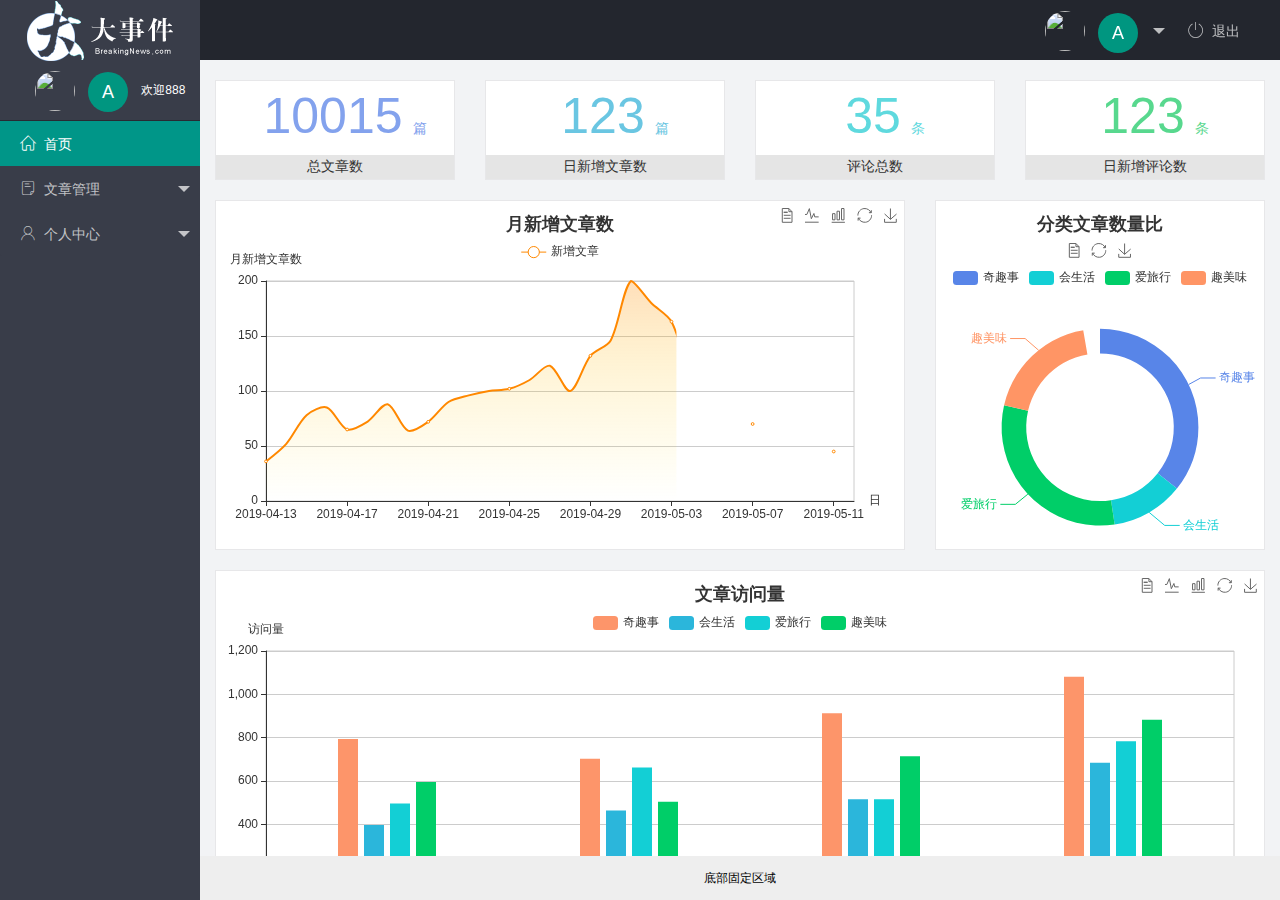
==== commit a1dbc3a5: "完成啦文章管理相关的功能开发" ====
--- a/index.html
+++ b/index.html
@@ -53,9 +53,9 @@
                         <a class="" href="javascript:;">
                             <span class="iconfont icon-16"></span>文章管理</a>
                         <dl class="layui-nav-child">
-                            <dd><a href="javascript:;">文章类别</a></dd>
-                            <dd><a href="javascript:;">文章列表</a></dd>
-                            <dd><a href="javascript:;">发布文章</a></dd>
+                            <dd><a href="/article/art_cate.html" target="fm">文章类别</a></dd>
+                            <dd><a href="/article/art_list.html" target="fm">文章列表</a></dd>
+                            <dd><a href="/article/art_pub.html">发布文章</a></dd>
                         </dl>
                     </li>
                     <li class="layui-nav-item">
